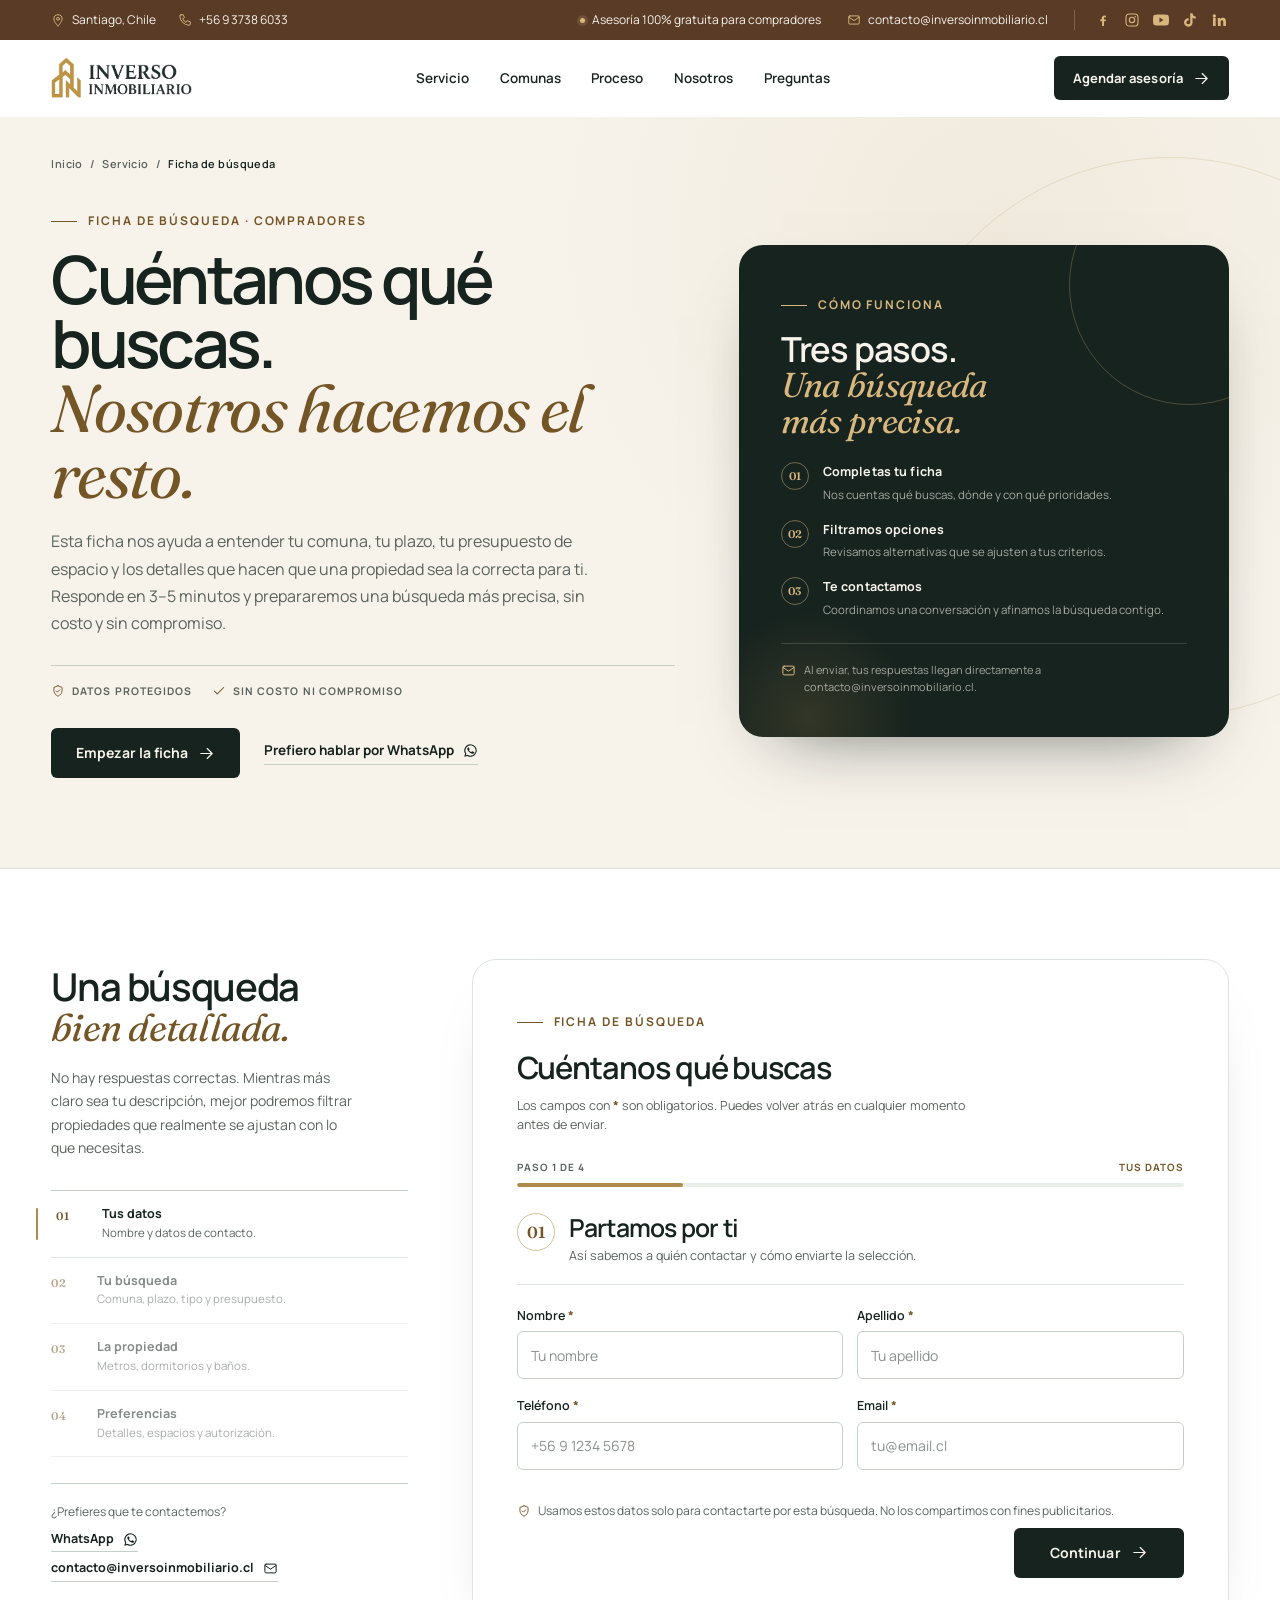
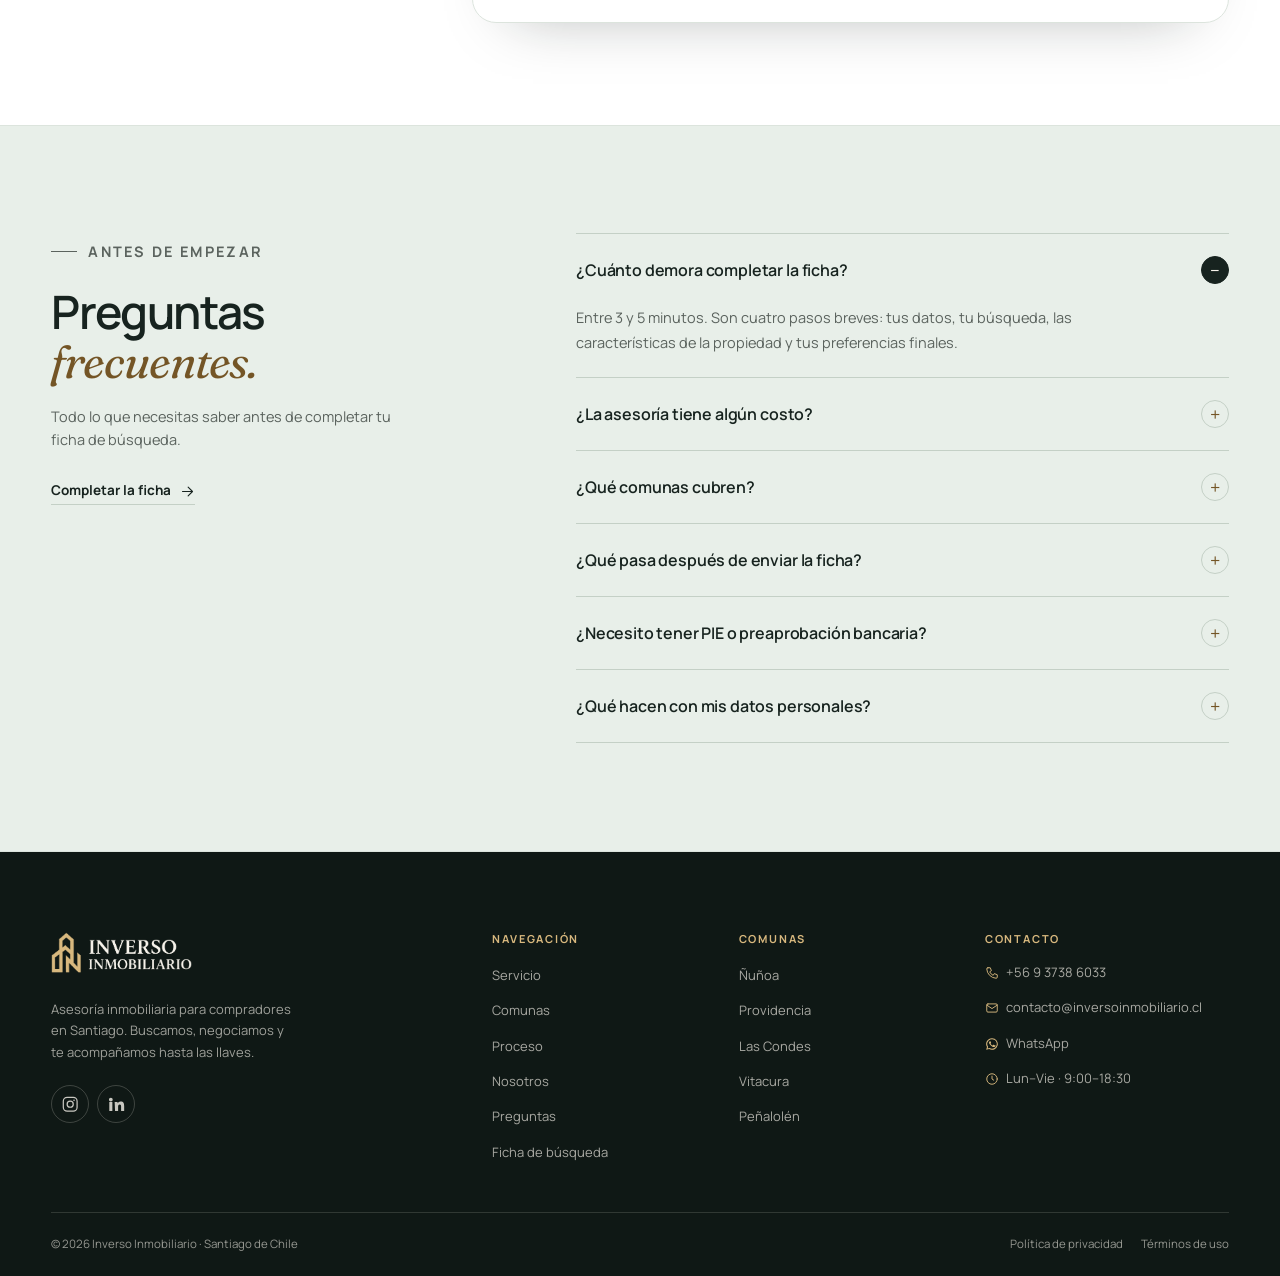
==== encuesta.html @ 3b57535e "Sitio web de Inverso Inmobiliario y ficha de busqueda" ====
<!DOCTYPE html>
<html lang="es-CL">
<head>
<meta charset="UTF-8">
<meta name="viewport" content="width=device-width, initial-scale=1">
<meta name="theme-color" content="#17231F">
<title>Ficha de búsqueda de propiedad en Santiago | Inverso Inmobiliario</title>
<meta name="description" content="Completa la ficha de búsqueda de Inverso Inmobiliario: comuna, presupuesto en UF, plazo y preferencias. Asesoría gratuita y respuesta en 24 horas.">
<meta name="robots" content="index,follow">
<link rel="canonical" href="https://inversoinmobiliario.cl/encuesta.html">
<meta property="og:type" content="website">
<meta property="og:locale" content="es_CL">
<meta property="og:site_name" content="Inverso Inmobiliario">
<meta property="og:title" content="Ficha de búsqueda de propiedad | Inverso Inmobiliario">
<meta property="og:description" content="Cuéntanos qué buscas en 3–5 minutos: comuna, presupuesto en UF, plazo y preferencias para preparar una búsqueda más precisa.">
<meta property="og:image" content="https://inversoinmobiliario.cl/assets/buscamos-tu-propiedad-por-ti.png">
<meta property="og:image:alt" content="Asesoría inmobiliaria para compradores en Santiago">
<meta property="og:url" content="https://inversoinmobiliario.cl/encuesta.html">
<meta name="twitter:card" content="summary_large_image">
<meta name="twitter:title" content="Ficha de búsqueda de propiedad | Inverso Inmobiliario">
<meta name="twitter:description" content="Completa tu ficha de búsqueda y cuéntanos qué propiedad buscas en Santiago.">
<meta name="twitter:image" content="https://inversoinmobiliario.cl/assets/buscamos-tu-propiedad-por-ti.png">
<meta name="twitter:image:alt" content="Asesoría inmobiliaria para compradores en Santiago">
<link rel="icon" href="data:image/svg+xml,%3Csvg xmlns='http://www.w3.org/2000/svg' viewBox='0 0 64 64'%3E%3Crect width='64' height='64' rx='14' fill='%2317231F'/%3E%3Cpath d='M13 50V29l10-12 10 12v21M33 50V35l9-11 9 11v15M10 52h44' fill='none' stroke='%23B08A4C' stroke-width='3'/%3E%3C/svg%3E">
<link rel="preconnect" href="https://fonts.googleapis.com">
<link rel="preconnect" href="https://fonts.gstatic.com" crossorigin>
<link href="https://fonts.googleapis.com/css2?family=Fraunces:ital,opsz,wght@0,9..144,300..600;1,9..144,300..600&family=Manrope:wght@300..800&display=swap" rel="stylesheet">
<link rel="stylesheet" href="styles.css">
<link rel="stylesheet" href="encuesta.css">
<script type="application/ld+json">
{
  "@context": "https://schema.org",
  "@graph": [
    {
      "@type": "WebPage",
      "@id": "https://inversoinmobiliario.cl/encuesta.html#webpage",
      "url": "https://inversoinmobiliario.cl/encuesta.html",
      "name": "Ficha de búsqueda de propiedad en Santiago",
      "description": "Cuestionario para que Inverso Inmobiliario prepare una búsqueda de propiedad personalizada en Santiago.",
      "inLanguage": "es-CL",
      "isPartOf": {
        "@type": "WebSite",
        "name": "Inverso Inmobiliario",
        "url": "https://inversoinmobiliario.cl/"
      },
      "about": {
        "@type": "Service",
        "name": "Búsqueda de propiedades para compradores",
        "serviceType": "Asesoría inmobiliaria para compradores",
        "provider": {
          "@type": "RealEstateAgent",
          "name": "Inverso Inmobiliario",
          "url": "https://inversoinmobiliario.cl/",
          "telephone": "+56937386033",
          "email": "contacto@inversoinmobiliario.cl"
        },
        "areaServed": ["Ñuñoa", "Providencia", "Las Condes", "Vitacura", "Peñalolén", "Macul", "Santiago"]
      }
    },
    {
      "@type": "BreadcrumbList",
      "itemListElement": [
        {
          "@type": "ListItem",
          "position": 1,
          "name": "Inicio",
          "item": "https://inversoinmobiliario.cl/"
        },
        {
          "@type": "ListItem",
          "position": 2,
          "name": "Servicio",
          "item": "https://inversoinmobiliario.cl/#servicio"
        },
        {
          "@type": "ListItem",
          "position": 3,
          "name": "Ficha de búsqueda",
          "item": "https://inversoinmobiliario.cl/encuesta.html"
        }
      ]
    },
    {
      "@type": "FAQPage",
      "mainEntity": [
        {
          "@type": "Question",
          "name": "¿Cuánto demora completar la ficha de búsqueda?",
          "acceptedAnswer": {
            "@type": "Answer",
            "text": "La ficha toma entre 3 y 5 minutos. Son cuatro pasos breves: tus datos, tu búsqueda, las características de la propiedad y tus preferencias finales."
          }
        },
        {
          "@type": "Question",
          "name": "¿La asesoría de Inverso Inmobiliario tiene costo?",
          "acceptedAnswer": {
            "@type": "Answer",
            "text": "La asesoría inicial para compradores es gratuita y sin compromiso. Primero entendemos tu búsqueda y luego coordinamos una conversación para revisar alternativas."
          }
        },
        {
          "@type": "Question",
          "name": "¿Qué comunas cubre la búsqueda?",
          "acceptedAnswer": {
            "@type": "Answer",
            "text": "Trabajamos principalmente en Ñuñoa, Providencia, Las Condes, Vitacura, Peñalolén y Macul. Si buscas en otra comuna de Santiago, indícalo en la ficha y revisaremos tu caso."
          }
        },
        {
          "@type": "Question",
          "name": "¿Qué pasa después de enviar la ficha?",
          "acceptedAnswer": {
            "@type": "Answer",
            "text": "Revisamos tus respuestas, filtramos propiedades que se ajusten a tus criterios y te contactamos en menos de 24 horas hábiles para profundizar en tu búsqueda."
          }
        },
        {
          "@type": "Question",
          "name": "¿Necesito tener PIE o preaprobación bancaria?",
          "acceptedAnswer": {
            "@type": "Answer",
            "text": "No necesitas contar con PIE ni preaprobación para completar la ficha. Si aún no los tienes, responde 'No' y podremos orientarte para revisar alternativas de financiamiento."
          }
        },
        {
          "@type": "Question",
          "name": "¿Qué hacen con mis datos personales?",
          "acceptedAnswer": {
            "@type": "Answer",
            "text": "Usamos tus datos solo para contactarte y preparar tu búsqueda inmobiliaria. No los vendemos ni los compartimos para fines publicitarios. Puedes revisar la política de privacidad del sitio."
          }
        }
      ]
    }
  ]
}
</script>
</head>
<body class="encuesta-page">
<div data-include="partials/header.html"></div>

<main id="contenido">
  <!-- HERO -->
  <section class="encuesta-hero" id="inicio" aria-labelledby="encuesta-title">
    <div class="container">
      <nav class="encuesta-breadcrumb" aria-label="Migas de pan">
        <a href="index.html">Inicio</a>
        <span aria-hidden="true">/</span>
        <a href="index.html#servicio">Servicio</a>
        <span aria-hidden="true">/</span>
        <span aria-current="page">Ficha de búsqueda</span>
      </nav>

      <div class="encuesta-hero__grid">
        <div class="encuesta-hero__copy">
          <p class="eyebrow">Ficha de búsqueda · Compradores</p>
          <h1 id="encuesta-title">Cuéntanos qué buscas.<br><em>Nosotros hacemos el resto.</em></h1>
          <p class="encuesta-hero__lead">Esta ficha nos ayuda a entender tu comuna, tu plazo, tu presupuesto de espacio y los detalles que hacen que una propiedad sea la correcta para ti. Responde en 3–5 minutos y prepararemos una búsqueda más precisa, sin costo y sin compromiso.</p>
          <ul class="encuesta-hero__meta" aria-label="Información de la ficha">
            <li><svg class="icon" aria-hidden="true"><use href="#i-shield"/></svg>Datos protegidos</li>
            <li><svg class="icon" aria-hidden="true"><use href="#i-check"/></svg>Sin costo ni compromiso</li>
          </ul>
          <div class="encuesta-hero__actions">
            <a class="btn btn--primary" href="#ficha">Empezar la ficha <svg class="icon" aria-hidden="true"><use href="#i-arrow"/></svg></a>
            <a class="link-arrow" href="https://wa.me/56937386033" target="_blank" rel="noopener">Prefiero hablar por WhatsApp <svg class="icon" aria-hidden="true"><use href="#i-wa"/></svg></a>
          </div>
        </div>

        <aside class="encuesta-hero__card" aria-labelledby="como-funciona-title">
          <p class="eyebrow eyebrow--light">Cómo funciona</p>
          <h2 id="como-funciona-title">Tres pasos.<br><em>Una búsqueda más precisa.</em></h2>
          <ol class="encuesta-hero__steps">
            <li>
              <span>01</span>
              <div><strong>Completas tu ficha</strong><p>Nos cuentas qué buscas, dónde y con qué prioridades.</p></div>
            </li>
            <li>
              <span>02</span>
              <div><strong>Filtramos opciones</strong><p>Revisamos alternativas que se ajusten a tus criterios.</p></div>
            </li>
            <li>
              <span>03</span>
              <div><strong>Te contactamos</strong><p>Coordinamos una conversación y afinamos la búsqueda contigo.</p></div>
            </li>
          </ol>
          <p class="encuesta-hero__note"><svg class="icon" aria-hidden="true"><use href="#i-mail"/></svg>Al enviar, tus respuestas llegan directamente a contacto@inversoinmobiliario.cl.</p>
        </aside>
      </div>
    </div>
  </section>

  <!-- FORMULARIO -->
  <section class="section encuesta-form-section" id="ficha" aria-labelledby="ficha-title">
    <div class="container encuesta-layout">
      <aside class="encuesta-guide" aria-label="Guía de la ficha">
        <h2>Una búsqueda<br><em>bien detallada.</em></h2>
        <p>No hay respuestas correctas. Mientras más claro sea tu descripción, mejor podremos filtrar propiedades que realmente se ajustan con lo que necesitas.</p>

        <ol class="encuesta-guide__steps">
          <li class="is-active" data-guide-step="1" aria-current="step">
            <span>01</span>
            <div><strong>Tus datos</strong><p>Nombre y datos de contacto.</p></div>
          </li>
          <li data-guide-step="2">
            <span>02</span>
            <div><strong>Tu búsqueda</strong><p>Comuna, plazo, tipo y presupuesto.</p></div>
          </li>
          <li data-guide-step="3">
            <span>03</span>
            <div><strong>La propiedad</strong><p>Metros, dormitorios y baños.</p></div>
          </li>
          <li data-guide-step="4">
            <span>04</span>
            <div><strong>Preferencias</strong><p>Detalles, espacios y autorización.</p></div>
          </li>
        </ol>

        <div class="encuesta-guide__help">
          <p>¿Prefieres que te contactemos?</p>
          <a class="link-arrow" href="https://wa.me/56937386033" target="_blank" rel="noopener">WhatsApp <svg class="icon" aria-hidden="true"><use href="#i-wa"/></svg></a>
          <a class="link-arrow" href="mailto:contacto@inversoinmobiliario.cl">contacto@inversoinmobiliario.cl <svg class="icon" aria-hidden="true"><use href="#i-mail"/></svg></a>
        </div>
      </aside>

      <div class="encuesta-panel" id="fichaPanel">
        <div class="encuesta-panel__head">
          <div>
            <p class="eyebrow">Ficha de búsqueda</p>
            <h2 id="ficha-title">Cuéntanos qué buscas</h2>
          </div>
        </div>
        <p class="encuesta-panel__intro">Los campos con <span class="required-mark">*</span> son obligatorios. Puedes volver atrás en cualquier momento antes de enviar.</p>

        <div class="encuesta-progress" id="surveyProgress">
          <div class="encuesta-progress__top">
            <span id="surveyStepLabel" aria-live="polite">Paso 1 de 4</span>
            <span id="surveyStepName">Tus datos</span>
          </div>
          <div class="encuesta-progress__bar" id="surveyProgressBar" role="progressbar" aria-valuemin="0" aria-valuemax="100" aria-valuenow="25" aria-labelledby="surveyStepLabel">
            <span id="surveyBar" style="width:25%"></span>
          </div>
        </div>

        <noscript>
          <style>
            .encuesta-step[hidden]{display:block!important}
            #surveyProgress,.encuesta-nav{display:none!important}
          </style>
          <p class="encuesta-noscript">JavaScript está desactivado. Puedes completar todos los campos y enviar la ficha; si prefieres, escríbenos a <a href="mailto:contacto@inversoinmobiliario.cl">contacto@inversoinmobiliario.cl</a>.</p>
        </noscript>

        <form id="surveyForm" action="https://formsubmit.co/contacto@inversoinmobiliario.cl" method="POST" accept-charset="UTF-8" novalidate data-endpoint="https://formsubmit.co/ajax/contacto@inversoinmobiliario.cl" data-sheet-endpoint="https://script.google.com/macros/s/AKfycbxBKAC3g5GsxLOa8yGVL76cs-6G1b__Hdbax-JmjIIh7I7fvgDkMTPOjPBpB17NrMxfIw/exec">
          <input type="hidden" name="_subject" value="Nueva ficha de búsqueda">
          <input type="hidden" name="_template" value="table">
          <input type="hidden" name="_captcha" value="false">
          <input type="hidden" name="_replyto" id="surveyReplyTo" value="">
          <input type="hidden" name="_next" id="surveyNext" value="https://inversoinmobiliario.cl/encuesta.html?enviado=1">
          <div class="encuesta-honey" aria-hidden="true">
            <label for="surveyHoney">No completar este campo</label>
            <input type="text" name="_honey" id="surveyHoney" tabindex="-1" autocomplete="off">
          </div>

          <!-- PASO 1 -->
          <div class="encuesta-step is-active" data-step="1" role="group" aria-labelledby="step-1-title">
            <div class="encuesta-step__head">
              <span class="encuesta-step__num">01</span>
              <div>
                <h3 id="step-1-title">Partamos por ti</h3>
                <p>Así sabemos a quién contactar y cómo enviarte la selección.</p>
              </div>
            </div>

            <div class="form-row">
              <div class="field">
                <label for="nombre">Nombre <span class="required-mark">*</span></label>
                <input id="nombre" name="nombre" type="text" placeholder="Tu nombre" autocomplete="given-name" maxlength="80" required aria-describedby="error-nombre" data-error="Escribe tu nombre.">
                <p class="field-error" id="error-nombre" role="alert" hidden>Escribe tu nombre.</p>
              </div>
              <div class="field">
                <label for="apellido">Apellido <span class="required-mark">*</span></label>
                <input id="apellido" name="apellido" type="text" placeholder="Tu apellido" autocomplete="family-name" maxlength="80" required aria-describedby="error-apellido" data-error="Escribe tu apellido.">
                <p class="field-error" id="error-apellido" role="alert" hidden>Escribe tu apellido.</p>
              </div>
            </div>

            <div class="form-row">
              <div class="field">
                <label for="telefono">Teléfono <span class="required-mark">*</span></label>
                <input id="telefono" name="telefono" type="tel" inputmode="tel" placeholder="+56 9 1234 5678" autocomplete="tel" maxlength="30" required aria-describedby="error-telefono" data-error="Escribe un teléfono de contacto.">
                <p class="field-error" id="error-telefono" role="alert" hidden>Escribe un teléfono de contacto.</p>
              </div>
              <div class="field">
                <label for="email">Email <span class="required-mark">*</span></label>
                <input id="email" name="email" type="email" inputmode="email" placeholder="tu@email.cl" autocomplete="email" maxlength="120" required aria-describedby="error-email" data-error="Escribe tu email.">
                <p class="field-error" id="error-email" role="alert" hidden>Escribe un email válido.</p>
              </div>
            </div>

            <p class="form-note"><svg class="icon" aria-hidden="true"><use href="#i-shield"/></svg>Usamos estos datos solo para contactarte por esta búsqueda. No los compartimos con fines publicitarios.</p>

            <div class="encuesta-nav">
              <button class="btn btn--primary" type="button" data-next>Continuar <svg class="icon" aria-hidden="true"><use href="#i-arrow"/></svg></button>
            </div>
          </div>

          <!-- PASO 2 -->
          <div class="encuesta-step" data-step="2" role="group" aria-labelledby="step-2-title" hidden>
            <div class="encuesta-step__head">
              <span class="encuesta-step__num">02</span>
              <div>
                <h3 id="step-2-title">Tu búsqueda</h3>
                <p>Cuéntanos dónde, cuándo y con qué presupuesto quieres vivir.</p>
              </div>
            </div>

            <fieldset class="field field--group" data-error-id="error-cuando" aria-describedby="error-cuando">
              <legend>¿Para cuándo estás buscando? <span class="required-mark">*</span></legend>
              <div class="chips">
                <label class="chip"><input type="radio" name="cuando" value="Lo antes posible" required data-error="Elige un plazo."><span>Lo antes posible</span></label>
                <label class="chip"><input type="radio" name="cuando" value="Dentro de 1 a 3 meses" required data-error="Elige un plazo."><span>Dentro de 1 a 3 meses</span></label>
                <label class="chip"><input type="radio" name="cuando" value="Dentro de 3 a 6 meses" required data-error="Elige un plazo."><span>Dentro de 3 a 6 meses</span></label>
                <label class="chip"><input type="radio" name="cuando" value="Sin fecha definida" required data-error="Elige un plazo."><span>Sin fecha definida</span></label>
              </div>
              <p class="field-error" id="error-cuando" role="alert" hidden>Elige un plazo.</p>
            </fieldset>

            <div class="field">
              <label for="comuna_sector">¿En qué comuna y sector estás buscando? <span class="required-mark">*</span></label>
              <input id="comuna_sector" name="comuna_sector" type="text" placeholder="Ej: Ñuñoa, cerca de Plaza Ñuñoa" autocomplete="address-level2" maxlength="120" required aria-describedby="error-comuna_sector" data-error="Indica la comuna o sector.">
              <p class="field-error" id="error-comuna_sector" role="alert" hidden>Indica la comuna o sector.</p>
            </div>

            <fieldset class="field field--group" data-error-id="error-tipo_propiedad" aria-describedby="error-tipo_propiedad">
              <legend>¿Qué tipo de propiedad buscas? <span class="required-mark">*</span></legend>
              <div class="chips">
                <label class="chip"><input type="radio" name="tipo_propiedad" value="Departamento" required data-error="Elige un tipo de propiedad."><span>Departamento</span></label>
                <label class="chip"><input type="radio" name="tipo_propiedad" value="Casa" required data-error="Elige un tipo de propiedad."><span>Casa</span></label>
                <label class="chip"><input type="radio" name="tipo_propiedad" value="Indiferente" required data-error="Elige un tipo de propiedad."><span>Indiferente</span></label>
             </div>
              <p class="field-error" id="error-tipo_propiedad" role="alert" hidden>Elige un tipo de propiedad.</p>
            </fieldset>

            <div class="field" id="tipoOtroField" hidden>
              <label for="tipo_propiedad_otro">¿Cuál? <span class="required-mark">*</span></label>
              <input id="tipo_propiedad_otro" name="tipo_propiedad_otro" type="text" placeholder="Ej: oficina, local, terreno" maxlength="80" aria-describedby="error-tipo_propiedad_otro" data-error="Especifica el tipo de propiedad.">
              <p class="field-error" id="error-tipo_propiedad_otro" role="alert" hidden>Especifica el tipo de propiedad.</p>
            </div>

            <div class="form-row">
              <fieldset class="field field--group" data-error-id="error-cocina" aria-describedby="error-cocina">
                <legend>¿Qué tipo de cocina prefieres? <span class="required-mark">*</span></legend>
                <div class="chips">
                  <label class="chip"><input type="radio" name="cocina" value="Tradicional cerrada" required data-error="Elige un tipo de cocina."><span>Tradicional cerrada</span></label>
                  <label class="chip"><input type="radio" name="cocina" value="Abierta / Integrada" required data-error="Elige un tipo de cocina."><span>Abierta / Integrada</span></label>
                  <label class="chip"><input type="radio" name="cocina" value="Pueden ser ambas" required data-error="Elige un tipo de cocina."><span>Pueden ser ambas</span></label>
                </div>
                <p class="field-error" id="error-cocina" role="alert" hidden>Elige un tipo de cocina.</p>
              </fieldset>

              <fieldset class="field field--group" data-error-id="error-orientacion" aria-describedby="error-orientacion">
                <legend>¿Qué orientación(es) prefieres? <span class="required-mark">*</span></legend>
                <p class="field-hint">Puedes elegir más de una. Si eliges “Indiferente”, se desmarcan las demás.</p>
                <div class="chips">
                  <label class="chip"><input type="checkbox" name="orientacion" value="Norte" required data-error="Elige al menos una orientación."><span>Norte</span></label>
                  <label class="chip"><input type="checkbox" name="orientacion" value="Sur" required data-error="Elige al menos una orientación."><span>Sur</span></label>
                  <label class="chip"><input type="checkbox" name="orientacion" value="Oriente" required data-error="Elige al menos una orientación."><span>Oriente</span></label>
                  <label class="chip"><input type="checkbox" name="orientacion" value="Poniente" required data-error="Elige al menos una orientación."><span>Poniente</span></label>
                  <label class="chip"><input type="checkbox" name="orientacion" value="Indiferente" required data-error="Elige al menos una orientación."><span>Indiferente</span></label>
                </div>
                <p class="field-error" id="error-orientacion" role="alert" hidden>Elige al menos una orientación.</p>
              </fieldset>
            </div>

            <div class="form-divider"><span>Presupuesto</span></div>

            <fieldset class="field field--group precio-rango" data-error-id="error-presupuesto" aria-describedby="error-presupuesto">
              <legend>¿Cuál es tu rango de precio en UF? <span class="required-mark">*</span></legend>
              <p class="precio-rango__summary"><output id="precioRangoTexto" for="precio_min_uf precio_max_uf">2.000 – 15.000 UF</output></p>
              <div class="precio-rango__row">
                <label for="precio_min_uf">Desde</label>
                <input id="precio_min_uf" name="precio_min_uf" type="range" min="2000" max="15000" step="100" value="2000" required aria-describedby="error-presupuesto" data-error="Define el precio mínimo.">
                <output id="precioMinValor" for="precio_min_uf">2.000 UF</output>
              </div>
              <div class="precio-rango__row">
                <label for="precio_max_uf">Hasta</label>
                <input id="precio_max_uf" name="precio_max_uf" type="range" min="2000" max="15000" step="100" value="15000" required aria-describedby="error-presupuesto" data-error="Define el precio máximo.">
                <output id="precioMaxValor" for="precio_max_uf">15.000 UF</output>
              </div>
              <p class="precio-rango__hint">Desliza para ajustar el mínimo y el máximo. Si aún no tienes un límite claro, deja el rango completo.</p>
              <p class="field-error" id="error-presupuesto" role="alert" hidden>Define un rango de precio válido.</p>
            </fieldset>

            <div class="form-row">
              <fieldset class="field field--group" data-error-id="error-pie" aria-describedby="error-pie">
                <legend>¿Cuentas con PIE? <span class="required-mark">*</span></legend>
                <p class="field-hint">PIE: pago inicial o ahorro destinado a la compra.</p>
                <div class="chips">
                  <label class="chip"><input type="radio" name="pie" value="Sí" required data-error="Indica si cuentas con PIE."><span>Sí</span></label>
                  <label class="chip"><input type="radio" name="pie" value="No" required data-error="Indica si cuentas con PIE."><span>No</span></label>
                </div>
                <p class="field-error" id="error-pie" role="alert" hidden>Indica si cuentas con PIE.</p>
              </fieldset>

              <fieldset class="field field--group" data-error-id="error-preaprobacion" aria-describedby="error-preaprobacion">
                <legend>¿Posees una preaprobación bancaria? <span class="required-mark">*</span></legend>
                <p class="field-hint">Evaluación favorable del banco para financiar la compra.</p>
                <div class="chips">
                  <label class="chip"><input type="radio" name="preaprobacion" value="Sí" required data-error="Indica si tienes preaprobación bancaria."><span>Sí</span></label>
                  <label class="chip"><input type="radio" name="preaprobacion" value="No" required data-error="Indica si tienes preaprobación bancaria."><span>No</span></label>
                </div>
                <p class="field-error" id="error-preaprobacion" role="alert" hidden>Indica si tienes preaprobación bancaria.</p>
              </fieldset>
            </div>

            <p class="form-note"><svg class="icon" aria-hidden="true"><use href="#i-check"/></svg>Si aún no cuentas con PIE o preaprobación bancaria, no te preocupes: podemos orientarte.</p>

            <div class="encuesta-nav">
              <button class="back-link" type="button" data-back>Volver</button>
              <button class="btn btn--primary" type="button" data-next>Continuar <svg class="icon" aria-hidden="true"><use href="#i-arrow"/></svg></button>
            </div>
          </div>

          <!-- PASO 3 -->
          <div class="encuesta-step" data-step="3" role="group" aria-labelledby="step-3-title" hidden>
            <div class="encuesta-step__head">
              <span class="encuesta-step__num">03</span>
              <div>
                <h3 id="step-3-title">La propiedad</h3>
                <p>Ahora pongámosle medidas y forma a lo que imaginas.</p>
              </div>
            </div>

            <div class="form-row">
              <div class="field">
                <label for="metros">¿Cuántos m² buscas aproximadamente? <span class="required-mark">*</span></label>
                <input id="metros" name="metros" type="number" inputmode="numeric" min="15" max="1000" step="1" placeholder="Ej: 80" required aria-describedby="error-metros" data-error="Indica los metros cuadrados.">
                <p class="field-error" id="error-metros" role="alert" hidden>Indica los metros cuadrados.</p>
              </div>
              <div class="field">
                <label for="dormitorios">¿Cuántos dormitorios? <span class="required-mark">*</span></label>
                <div class="select">
                  <select id="dormitorios" name="dormitorios" required aria-describedby="error-dormitorios" data-error="Selecciona los dormitorios.">
                    <option value="" selected disabled>Selecciona</option>
                    <option value="1">1 dormitorio</option>
                    <option value="2">2 dormitorios</option>
                    <option value="3">3 dormitorios</option>
                    <option value="4">4 dormitorios</option>
                    <option value="5 o más">5 o más</option>
                  </select>
                  <svg class="icon" aria-hidden="true"><use href="#i-chevron"/></svg>
                </div>
                <p class="field-error" id="error-dormitorios" role="alert" hidden>Selecciona los dormitorios.</p>
              </div>
            </div>

            <div class="form-row" id="pisoRow">
              <div class="field">
                <label for="banos">¿Cuántos baños? <span class="required-mark">*</span></label>
                <div class="select">
                  <select id="banos" name="banos" required aria-describedby="error-banos" data-error="Selecciona los baños.">
                    <option value="" selected disabled>Selecciona</option>
                    <option value="1">1 baño</option>
                    <option value="2">2 baños</option>
                    <option value="3">3 baños</option>
                    <option value="4 o más">4 o más</option>
                  </select>
                  <svg class="icon" aria-hidden="true"><use href="#i-chevron"/></svg>
                </div>
                <p class="field-error" id="error-banos" role="alert" hidden>Selecciona los baños.</p>
              </div>
              <div class="field" id="pisoField" hidden>
                <label for="piso">Si es departamento, ¿hasta qué piso buscas? <span class="required-mark">*</span></label>
                <div class="select">
                  <select id="piso" name="piso" aria-describedby="error-piso" data-error="Selecciona hasta qué piso buscas.">
                    <option value="" selected disabled>Selecciona</option>
                    <option value="Piso 1">Piso 1</option>
                    <option value="Piso 2">Piso 2</option>
                    <option value="Piso 3">Piso 3</option>
                    <option value="Piso 4">Piso 4</option>
                    <option value="Piso 5">Piso 5</option>
                    <option value="Piso 6">Piso 6</option>
                    <option value="Piso 7">Piso 7</option>
                    <option value="Piso 8">Piso 8</option>
                    <option value="Piso 9">Piso 9</option>
                    <option value="Piso 10 o más">Piso 10 o más</option>
                    <option value="Sin límite">Sin límite</option>
                  </select>
                  <svg class="icon" aria-hidden="true"><use href="#i-chevron"/></svg>
                </div>
                <p class="field-error" id="error-piso" role="alert" hidden>Selecciona hasta qué piso buscas.</p>
              </div>
            </div>

            <fieldset class="field field--group" data-error-id="error-estado" aria-describedby="error-estado">
              <legend>¿Prefieres una propiedad nueva o usada? <span class="required-mark">*</span></legend>
              <div class="chips">
                <label class="chip"><input type="radio" name="estado" value="Nueva" required data-error="Elige una opción."><span>Nueva</span></label>
                <label class="chip"><input type="radio" name="estado" value="Usada" required data-error="Elige una opción."><span>Usada</span></label>
                <label class="chip"><input type="radio" name="estado" value="Nueva o Usada" required data-error="Elige una opción."><span>Nueva o Usada</span></label>
              </div>
              <p class="field-error" id="error-estado" role="alert" hidden>Elige una opción.</p>
            </fieldset>

            <div class="encuesta-nav">
              <button class="back-link" type="button" data-back>Volver</button>
              <button class="btn btn--primary" type="button" data-next>Continuar <svg class="icon" aria-hidden="true"><use href="#i-arrow"/></svg></button>
            </div>
          </div>

          <!-- PASO 4 -->
          <div class="encuesta-step" data-step="4" role="group" aria-labelledby="step-4-title" hidden>
            <div class="encuesta-step__head">
              <span class="encuesta-step__num">04</span>
              <div>
                <h3 id="step-4-title">Preferencias y detalles</h3>
                <p>Los pequeños detalles que hacen la diferencia.</p>
              </div>
            </div>

            <fieldset class="field field--group" data-error-id="error-espacios_comunes" aria-describedby="error-espacios_comunes">
              <legend>¿Te interesa que el edificio o condominio tenga espacios comunes? <span class="required-mark">*</span></legend>
              <div class="chips">
                <label class="chip"><input type="radio" name="espacios_comunes" value="Sí" required data-error="Indica si te interesan los espacios comunes."><span>Sí</span></label>
                <label class="chip"><input type="radio" name="espacios_comunes" value="No" required data-error="Indica si te interesan los espacios comunes."><span>No</span></label>
              </div>
              <p class="field-error" id="error-espacios_comunes" role="alert" hidden>Indica si te interesan los espacios comunes.</p>
            </fieldset>

            <div class="field" id="espaciosCualesField" hidden>
              <label for="espacios_cuales">¿Cuáles? <span class="required-mark">*</span></label>
              <input id="espacios_cuales" name="espacios_cuales" type="text" placeholder="Ej: piscina, gimnasio, quincho, sala multiuso" maxlength="160" aria-describedby="error-espacios_cuales" data-error="Menciona los espacios comunes que te interesan.">
              <p class="field-error" id="error-espacios_cuales" role="alert" hidden>Menciona los espacios comunes que te interesan.</p>
            </div>

            <div class="form-row">
              <fieldset class="field field--group" data-error-id="error-estacionamiento" aria-describedby="error-estacionamiento">
                <legend>¿Necesitas estacionamiento? <span class="required-mark">*</span></legend>
                <div class="chips">
                  <label class="chip"><input type="radio" name="estacionamiento" value="Sí" required data-error="Indica si necesitas estacionamiento."><span>Sí</span></label>
                  <label class="chip"><input type="radio" name="estacionamiento" value="No" required data-error="Indica si necesitas estacionamiento."><span>No</span></label>
                </div>
                <p class="field-error" id="error-estacionamiento" role="alert" hidden>Indica si necesitas estacionamiento.</p>
              </fieldset>

              <fieldset class="field field--group" data-error-id="error-bodega" aria-describedby="error-bodega">
                <legend>¿Necesitas bodega? <span class="required-mark">*</span></legend>
                <div class="chips">
                  <label class="chip"><input type="radio" name="bodega" value="Sí" required data-error="Indica si necesitas bodega."><span>Sí</span></label>
                  <label class="chip"><input type="radio" name="bodega" value="No" required data-error="Indica si necesitas bodega."><span>No</span></label>
                </div>
                <p class="field-error" id="error-bodega" role="alert" hidden>Indica si necesitas bodega.</p>
              </fieldset>
            </div>

            <div class="field">
              <label for="caracteristicas">¿Qué características adicionales son importantes para ti? <span class="required-mark">*</span></label>
              <textarea id="caracteristicas" name="caracteristicas" rows="4" maxlength="700" placeholder="Ej: cercanía al metro, colegios, supermercados, áreas verdes, buena conectividad, luminosidad, terraza... Si no tienes, escribe 'Ninguna'." required aria-describedby="error-caracteristicas" data-error="Cuéntanos qué características buscas o escribe 'Ninguna'."></textarea>
              <p class="field-error" id="error-caracteristicas" role="alert" hidden>Cuéntanos qué características buscas o escribe 'Ninguna'.</p>
            </div>

            <div class="field">
              <label for="no_aceptaria">¿Hay alguna característica indispensable o que definitivamente NO aceptarías? <span class="required-mark">*</span></label>
              <textarea id="no_aceptaria" name="no_aceptaria" rows="3" maxlength="500" placeholder="Ej: no aceptaría primer piso, ni interior sin luz natural. Si no tienes, escribe 'Ninguna'." required aria-describedby="error-no_aceptaria" data-error="Indica qué no aceptarías o escribe 'Ninguna'."></textarea>
              <p class="field-error" id="error-no_aceptaria" role="alert" hidden>Indica qué no aceptarías o escribe 'Ninguna'.</p>
            </div>

            <div class="field field--consent">
              <input type="checkbox" id="consent" name="consent" value="Sí" required aria-describedby="error-consent" data-error="Necesitamos tu autorización para contactarte.">
              <div>
                <label for="consent">Autorizo a Inverso Inmobiliario a contactarme por esta búsqueda. <span class="required-mark">*</span></label>
                <p class="consent-note">He leído la <a href="legal.html#privacidad" target="_blank" rel="noopener">política de privacidad</a> y acepto el tratamiento de mis datos para esta asesoría.</p>
                <p class="field-error" id="error-consent" role="alert" hidden>Necesitamos tu autorización para contactarte.</p>
              </div>
            </div>

            <div class="encuesta-nav">
              <button class="back-link" type="button" data-back>Volver</button>
              <button class="btn btn--gold" type="submit" id="surveySubmit"><span id="surveySubmitLabel">Enviar mi ficha</span> <svg class="icon" aria-hidden="true"><use href="#i-arrow"/></svg></button>
            </div>
            <p class="form-note"><svg class="icon" aria-hidden="true"><use href="#i-shield"/></svg>Tus respuestas se envían a contacto@inversoinmobiliario.cl. Respuesta en menos de 24 horas hábiles.</p>
          </div>
        </form>

        <div class="encuesta-alert" id="surveyError" role="alert" hidden>
          <strong>No pudimos enviar la ficha automáticamente.</strong>
          <p>Puedes reintentar o enviarnos tus respuestas por correo. No cierres esta página: tus datos siguen aquí.</p>
          <div class="encuesta-alert__actions">
            <button class="btn btn--primary btn--sm" type="button" id="surveyRetry">Reintentar envío</button>
            <a class="btn btn--ghost btn--sm" id="surveyMailto" href="mailto:contacto@inversoinmobiliario.cl">Enviar por correo <svg class="icon" aria-hidden="true"><use href="#i-mail"/></svg></a>
            <a class="link-arrow" href="https://wa.me/56937386033" target="_blank" rel="noopener">Continuar por WhatsApp <svg class="icon" aria-hidden="true"><use href="#i-wa"/></svg></a>
          </div>
        </div>

        <div class="encuesta-success" id="surveySuccess" role="status" aria-live="polite" tabindex="-1" hidden>
          <span class="encuesta-success__icon"><svg class="icon" aria-hidden="true"><use href="#i-check"/></svg></span>
          <p class="eyebrow">Ficha enviada</p>
          <h2>Gracias<span id="surveySuccessName"></span>.</h2>
          <p>Recibimos tus respuestas. Revisaremos tus preferencias y te contactaremos en menos de 24 horas hábiles para afinar la búsqueda y coordinar los siguientes pasos.</p>
          <div class="encuesta-success__actions">
            <a class="btn btn--primary" id="surveySuccessWa" href="https://wa.me/56937386033" target="_blank" rel="noopener">Continuar por WhatsApp <svg class="icon" aria-hidden="true"><use href="#i-wa"/></svg></a>
            <button class="back-link" type="button" id="surveyReset">Completar otra ficha</button>
          </div>
          <p class="encuesta-success__note">También puedes escribirnos a <a href="mailto:contacto@inversoinmobiliario.cl">contacto@inversoinmobiliario.cl</a>.</p>
        </div>

        <div class="encuesta-sending" id="surveySending" role="status" aria-live="polite" hidden>
          <div class="encuesta-sending__box">
            <span class="encuesta-sending__spinner" aria-hidden="true"></span>
            <strong>Enviando tu ficha…</strong>
            <p>Estamos guardando tus respuestas. Puede tardar unos segundos; no cierres esta página.</p>
          </div>
        </div>
      </div>
    </div>
  </section>

  <!-- FAQ -->
  <section class="section encuesta-faq" id="preguntas" aria-labelledby="encuesta-faq-title">
    <div class="container faq__grid">
      <div class="faq__intro">
        <p class="eyebrow">Antes de empezar</p>
        <h2 id="encuesta-faq-title">Preguntas<br><em>frecuentes.</em></h2>
        <p>Todo lo que necesitas saber antes de completar tu ficha de búsqueda.</p>
        <a class="link-arrow" href="#ficha">Completar la ficha <svg class="icon" aria-hidden="true"><use href="#i-arrow"/></svg></a>
      </div>
      <div class="faq__list">
        <details class="faq__item" open>
          <summary>¿Cuánto demora completar la ficha?</summary>
          <p>Entre 3 y 5 minutos. Son cuatro pasos breves: tus datos, tu búsqueda, las características de la propiedad y tus preferencias finales.</p>
        </details>
        <details class="faq__item">
          <summary>¿La asesoría tiene algún costo?</summary>
          <p>La asesoría inicial para compradores es gratuita y sin compromiso. Primero entendemos tu búsqueda y luego coordinamos una conversación para revisar alternativas.</p>
        </details>
        <details class="faq__item">
          <summary>¿Qué comunas cubren?</summary>
          <p>Trabajamos principalmente en Ñuñoa, Providencia, Las Condes, Vitacura, Peñalolén y Macul. Si buscas en otra comuna de Santiago, indícalo en la ficha y revisaremos tu caso.</p>
        </details>
        <details class="faq__item">
          <summary>¿Qué pasa después de enviar la ficha?</summary>
          <p>Revisamos tus respuestas, filtramos propiedades que se ajusten a tus criterios y te contactamos en menos de 24 horas hábiles para profundizar en tu búsqueda.</p>
        </details>
        <details class="faq__item">
          <summary>¿Necesito tener PIE o preaprobación bancaria?</summary>
          <p>No necesitas contar con PIE ni preaprobación para completar la ficha. Si aún no los tienes, responde 'No' y podremos orientarte para revisar alternativas de financiamiento.</p>
        </details>
        <details class="faq__item">
          <summary>¿Qué hacen con mis datos personales?</summary>
          <p>Usamos tus datos solo para contactarte y preparar tu búsqueda inmobiliaria. No los vendemos ni los compartimos para fines publicitarios. Puedes revisar nuestra <a href="legal.html#privacidad">política de privacidad</a>.</p>
        </details>
      </div>
    </div>
  </section>
</main>

<div data-include="partials/footer.html"></div>

<script src="partials.js"></script>
<script src="script.js"></script>
<script src="encuesta.js"></script>
</body>
</html>
---- styles.css ----
/* ==========================================================================
   INVERSO INMOBILIARIO — Rediseño 2026
   Sistema: verde profundo + blanco + salvia + latón · Fraunces + Manrope
   ========================================================================== */

:root{
  --green:#17231F;
  --green-2:#0F1815;
  --green-3:#26342F;
  --cream:#F7F3EB;
  --page:#FFFFFF;
  --sage:#E8EFE9;
  --white:#FFFFFF;
  --line:#DCE4DD;
  --line-strong:#C4D0C6;
  --gold:#B08A4C;
  --gold-light:#D8B87E;
  --gold-text:#745526;
  --logo-gold:#BF9543;
  --coffee:#5A3B26;
  --muted:#5B635E;
  --muted-light:#B9C0BA;
  --error:#A33A2B;
  --serif:"Fraunces",Georgia,"Times New Roman",serif;
  --sans:"Manrope",system-ui,-apple-system,"Segoe UI",sans-serif;
  --container:1200px;
  --radius:16px;
  --radius-sm:6px;
  --shadow-card:0 28px 60px -40px rgba(15,24,21,.35);
  --shadow-btn:0 14px 30px -18px rgba(15,24,21,.55);
  --ease:cubic-bezier(.22,.61,.36,1);
}

*,*::before,*::after{box-sizing:border-box}
html{scroll-behavior:smooth;scroll-padding-top:104px;-webkit-text-size-adjust:100%}
body{
  margin:0;background:var(--page);color:var(--green);
  font-family:var(--sans);font-size:16px;line-height:1.65;font-weight:400;
  -webkit-font-smoothing:antialiased;text-rendering:optimizeLegibility;
  overflow-x:hidden;
}
img,svg,video{display:block;max-width:100%}
img{height:auto}
a{color:inherit;text-decoration:none}
button{font:inherit;color:inherit;background:none;border:0;padding:0;cursor:pointer}
input,select,textarea{font:inherit;color:inherit}
h1,h2,h3,h4,p,figure,blockquote,dl,dd{margin:0}
ul,ol{list-style:none;margin:0;padding:0}
fieldset{margin:0;padding:0;border:0;min-width:0}
legend{padding:0}
[hidden]{display:none!important}
body.no-scroll{overflow:hidden}
::selection{background:var(--gold);color:var(--green-2)}
:focus-visible{outline:2px solid var(--gold-text);outline-offset:3px;border-radius:4px}

/* ===== TIPOGRAFÍA ===== */
h1,h2,h3,h4{font-weight:600;line-height:1.1;letter-spacing:-.03em;text-wrap:balance}
h1{font-size:clamp(2.6rem,4.4vw,3.7rem);line-height:1.01;letter-spacing:-.045em}
h2{font-size:clamp(2rem,3.6vw,3.25rem);line-height:1.06;letter-spacing:-.035em}
h3{font-size:clamp(1.3rem,1.8vw,1.55rem);line-height:1.2}
h1 em,h2 em,h3 em{font-family:var(--serif);font-style:italic;font-weight:400;letter-spacing:-.02em;color:var(--gold-text)}
strong{font-weight:700}

/* ===== LAYOUT ===== */
.container{width:min(var(--container),92%);margin-inline:auto}
.section{padding-block:clamp(72px,8.4vw,128px);position:relative}
.sr-only{position:absolute!important;width:1px;height:1px;padding:0;margin:-1px;overflow:hidden;clip:rect(0 0 0 0);white-space:nowrap;border:0}
.skip-link{position:fixed;top:-120px;left:20px;z-index:500;background:var(--green);color:var(--cream);padding:12px 18px;border-radius:0 0 8px 8px;font-size:14px;transition:top .2s var(--ease)}
.skip-link:focus{top:0}

/* ===== ETIQUETAS Y TEXTOS ===== */
.eyebrow{
  display:inline-flex;align-items:center;gap:11px;margin-bottom:18px;
  font-size:12px;font-weight:700;letter-spacing:.16em;text-transform:uppercase;
  line-height:1.2;color:var(--gold-text);
}
.eyebrow::before{content:"";width:26px;height:1px;background:currentColor;flex:none}
.eyebrow--center{justify-content:center}
.eyebrow--center::after{content:"";width:26px;height:1px;background:currentColor;flex:none}
.eyebrow--light{color:var(--gold-light)}
.lead{font-size:clamp(1.02rem,1.3vw,1.15rem);line-height:1.65;color:var(--muted);max-width:56ch}
.section-head{
  display:grid;grid-template-columns:minmax(0,1fr) minmax(0,.72fr);
  gap:clamp(24px,5vw,72px);align-items:end;margin-bottom:clamp(36px,5vw,56px);
}
.section-head h2{max-width:15ch}
.section-head .lead{max-width:44ch;justify-self:end}

/* ===== ICONOS ===== */
.sprite{position:absolute;width:0;height:0;overflow:hidden}
.icon{width:1.15em;height:1.15em;display:block;flex:none}
.stars{display:inline-flex;gap:2px;color:var(--gold)}
.stars .icon{width:13px;height:13px}

/* ===== BOTONES Y ENLACES ===== */
.btn{
  display:inline-flex;align-items:center;justify-content:center;gap:10px;
  min-height:50px;padding:0 24px;border:1px solid transparent;border-radius:var(--radius-sm);
  font-family:var(--sans);font-size:14px;font-weight:700;letter-spacing:.005em;line-height:1;
  text-align:center;cursor:pointer;
  transition:background .25s var(--ease),color .25s var(--ease),border-color .25s var(--ease),transform .25s var(--ease),box-shadow .25s var(--ease);
}
.btn .icon{width:17px;height:17px;transition:transform .25s var(--ease)}
.btn:hover .icon{transform:translateX(3px)}
.btn--primary{background:var(--green);color:var(--cream)}
.btn--primary:hover{background:var(--green-3);transform:translateY(-1px);box-shadow:var(--shadow-btn)}
.btn--gold{background:var(--gold);color:var(--green-2)}
.btn--gold:hover{background:var(--gold-light);transform:translateY(-1px);box-shadow:0 14px 30px -18px rgba(176,138,76,.7)}
.btn--light{background:var(--cream);color:var(--green)}
.btn--light:hover{background:var(--white);transform:translateY(-1px)}
.btn--ghost{background:transparent;border-color:var(--line-strong);color:var(--green)}
.btn--ghost:hover{border-color:var(--green);background:rgba(23,35,31,.04)}
.btn--sm{min-height:44px;padding:0 18px;font-size:13px}
.btn--block{width:100%}
.link-arrow{
  display:inline-flex;align-items:center;gap:9px;width:max-content;max-width:100%;
  padding-bottom:4px;border-bottom:1px solid var(--line-strong);
  font-size:13.5px;font-weight:700;line-height:1.3;color:var(--green);
  transition:color .25s var(--ease),border-color .25s var(--ease);
}
.link-arrow .icon{width:15px;height:15px;transition:transform .25s var(--ease)}
.link-arrow:hover{color:var(--gold-text);border-color:var(--gold)}
.link-arrow:hover .icon{transform:translateX(3px)}
.link-arrow--light{color:var(--cream);border-color:rgba(247,243,235,.35)}
.link-arrow--light:hover{color:var(--gold-light);border-color:var(--gold-light)}

/* ===== BARRA SUPERIOR ===== */
.topbar{background:var(--coffee);color:var(--cream);font-size:12px;line-height:1.3}
.topbar__inner{display:flex;align-items:center;justify-content:space-between;gap:24px;min-height:40px}
.topbar__side{display:flex;align-items:center;gap:22px;min-width:0}
.topbar__side--right{gap:26px}
.topbar a,.topbar span{display:inline-flex;align-items:center;gap:7px;white-space:nowrap}
.topbar a{transition:color .2s}
.topbar a:hover{color:var(--white)}
.topbar .icon{width:14px;height:14px;color:var(--gold-light)}
.topbar__badge{color:var(--cream)}
.topbar__badge i{width:5px;height:5px;border-radius:50%;background:var(--gold-light);box-shadow:0 0 0 3px rgba(216,184,126,.16);flex:none}
.topbar__badge-short{display:none!important}
.topbar__social{display:flex;align-items:center;gap:9px;padding-left:18px;border-left:1px solid rgba(247,243,235,.22)}
.topbar__social a{display:grid;place-items:center;width:20px;height:20px;color:var(--gold-light);opacity:1;transition:opacity .2s,transform .2s,color .2s}
.topbar__social a:hover{color:var(--white);opacity:1;transform:translateY(-1px)}
.topbar__social .icon{width:16px;height:16px;color:currentColor}

/* ===== HEADER ===== */
.site-header{
  position:sticky;top:0;z-index:100;
  background:rgba(255,255,255,.92);
  -webkit-backdrop-filter:blur(14px);backdrop-filter:blur(14px);
  border-bottom:1px solid transparent;
  transition:border-color .25s,box-shadow .25s,background .25s;
}
.site-header.is-scrolled{border-color:var(--line);box-shadow:0 12px 32px -26px rgba(15,24,21,.5);background:rgba(255,255,255,.96)}
.header__inner{display:flex;align-items:center;justify-content:space-between;gap:28px;min-height:76px}
.logo{display:inline-flex;align-items:center;flex:none;color:var(--green)}
.logo__img{display:block;width:auto;height:42px;object-fit:contain}
.logo--light{color:var(--cream)}
.mobile-menu .logo__img{height:38px}
.nav{display:flex;align-items:center;gap:clamp(18px,2.4vw,32px)}
.nav a{position:relative;padding:8px 0;font-size:13.5px;font-weight:600;color:var(--green);white-space:nowrap}
.nav a::after{
  content:"";position:absolute;left:0;right:0;bottom:0;height:1px;
  background:var(--gold-text);transform:scaleX(0);transform-origin:left;
  transition:transform .25s var(--ease);
}
.nav a:hover::after{transform:scaleX(1)}
.header__actions{display:flex;align-items:center;gap:10px;flex:none}
.header__cta-short{display:none}
.burger{display:none;width:44px;height:44px;position:relative;border:1px solid var(--line-strong);border-radius:var(--radius-sm);background:transparent;flex:none}
.burger span{position:absolute;left:13px;width:18px;height:1.5px;background:var(--green);transition:transform .2s}
.burger span:first-child{top:18px}
.burger span:last-child{top:25px}
.burger:hover{border-color:var(--green)}

/* ===== MENÚ MÓVIL ===== */
.mobile-menu{
  position:fixed;inset:0;z-index:200;display:flex;flex-direction:column;
  padding:20px clamp(20px,6vw,40px) 32px;
  background:var(--green);color:var(--cream);overflow-y:auto;
  opacity:0;visibility:hidden;transform:translateY(-10px);
  transition:opacity .3s var(--ease),transform .3s var(--ease),visibility .3s;
}
.mobile-menu.is-open{opacity:1;visibility:visible;transform:none}
.mobile-menu__top{display:flex;align-items:center;justify-content:space-between;gap:20px;padding-bottom:22px;border-bottom:1px solid rgba(247,243,235,.15)}
.mobile-menu__close{width:44px;height:44px;display:grid;place-items:center;border:1px solid rgba(247,243,235,.25);border-radius:var(--radius-sm);color:var(--cream)}
.mobile-menu__close:hover{border-color:var(--gold-light);color:var(--gold-light)}
.mobile-menu__nav{display:flex;flex-direction:column;padding:16px 0}
.mobile-menu__nav a{
  display:flex;align-items:baseline;gap:16px;padding:15px 0;
  border-bottom:1px solid rgba(247,243,235,.12);
  font-family:var(--serif);font-size:clamp(1.6rem,6vw,2rem);font-weight:400;color:var(--cream);
  transition:color .2s;
}
.mobile-menu__nav a span{font-family:var(--sans);font-size:11px;font-weight:700;letter-spacing:.16em;color:var(--gold-light)}
.mobile-menu__nav a:hover{color:var(--gold-light)}
.mobile-menu__foot{margin-top:auto;display:flex;flex-direction:column;gap:16px;padding-top:28px}
.mobile-menu__contact{display:flex;flex-direction:column;gap:10px;font-size:13px;color:rgba(247,243,235,.75)}
.mobile-menu__contact a{display:inline-flex;align-items:center;gap:8px}
.mobile-menu__contact .icon{color:var(--gold-light)}
.mobile-menu__note{font-size:11.5px;letter-spacing:.06em;color:rgba(247,243,235,.45)}
.mobile-menu :focus-visible{outline-color:var(--gold-light)}

/* ===== HERO ===== */
.hero{padding-top:clamp(44px,5.6vw,86px);padding-bottom:clamp(40px,5vw,68px);position:relative;overflow:hidden}
.hero::before{
  content:"";position:absolute;top:-30%;right:-15%;width:65vw;height:65vw;border-radius:50%;
  background:radial-gradient(circle,rgba(176,138,76,.1),rgba(176,138,76,0) 66%);
  pointer-events:none;
}
.hero__grid{
  position:relative;display:grid;grid-template-columns:minmax(0,1.03fr) minmax(0,.97fr);
  gap:clamp(32px,5vw,72px);align-items:center;
}
.hero__grid > *,.about__grid > *,.compare__grid > *,.contact__panel > *{min-width:0}
.hero__copy{max-width:660px;min-width:0}
.hero h1{margin-bottom:24px}
.hero__lead{max-width:52ch;font-size:clamp(1.05rem,1.3vw,1.18rem);line-height:1.65;color:var(--muted)}
.hero__lead strong{color:var(--green);font-weight:700}
.hero__actions{display:flex;align-items:center;flex-wrap:wrap;gap:16px 24px;margin-top:30px}
.hero__proof{display:flex;align-items:center;flex-wrap:wrap;gap:10px 16px;margin-top:30px;font-size:12.5px;color:var(--muted)}
.rating{display:inline-flex;align-items:center;gap:9px}
.rating .stars .icon{width:12px;height:12px}
.rating p{font-size:12.5px;color:var(--muted)}
.rating strong{color:var(--green)}
.hero__proof-dot{width:1px;height:14px;background:var(--line-strong)}
.hero__proof > p{font-size:12.5px}
.hero__media{position:relative;width:100%;max-width:520px;min-width:0;margin:0;justify-self:end}
.hero__media-frame{position:relative}
.hero__media-frame::before{
  content:"";position:absolute;inset:16px -16px -16px 16px;
  border:1px solid rgba(176,138,76,.45);border-radius:var(--radius);pointer-events:none;
}
.hero__media img{
  position:relative;width:100%;aspect-ratio:4/5;object-fit:cover;border-radius:14px;
  filter:saturate(.9) contrast(1.02) sepia(.04);
}
.hero__media figcaption{
  position:relative;display:flex;justify-content:space-between;gap:16px;margin-top:14px;
  font-size:11.5px;font-weight:600;letter-spacing:.1em;text-transform:uppercase;color:var(--muted);
}

/* ===== FRANJA DE CONFIANZA ===== */
.trust{background:var(--sage);border-block:1px solid var(--line)}
.trust__grid{display:grid;grid-template-columns:repeat(4,minmax(0,1fr))}
.trust__item{
  display:flex;align-items:center;gap:11px;padding:19px 22px;
  border-left:1px solid var(--line);
  font-size:12.5px;font-weight:600;line-height:1.35;color:var(--green);
}
.trust__item:first-child{border-left:0;padding-left:0}
.trust__item:last-child{padding-right:0}
.trust__item .icon{width:20px;height:20px;color:var(--gold-text)}

/* ===== MANIFIESTO ===== */
.manifesto{text-align:center}
.manifesto__inner{max-width:820px;margin-inline:auto}
.manifesto h2{margin-bottom:28px}
.manifesto p{max-width:64ch;margin-inline:auto;color:var(--muted);font-size:clamp(1.02rem,1.2vw,1.12rem);line-height:1.68}
.manifesto p + p{margin-top:16px}
.manifesto__sign{margin-top:30px;font-family:var(--serif);font-style:italic;font-size:1.2rem;color:var(--gold-text)}

/* ===== CAMINOS ===== */
.paths__grid{display:grid;grid-template-columns:repeat(3,minmax(0,1fr));gap:20px}
.path-card{
  display:flex;flex-direction:column;padding:clamp(24px,2.5vw,32px);
  background:var(--white);border:1px solid var(--line);border-radius:var(--radius);
  transition:border-color .3s var(--ease),transform .3s var(--ease),box-shadow .3s var(--ease);
}
.path-card:hover{border-color:var(--gold);transform:translateY(-4px);box-shadow:var(--shadow-card)}
.path-card__top{display:flex;align-items:center;justify-content:space-between;margin-bottom:26px}
.path-card__num{font-size:11px;font-weight:700;letter-spacing:.16em;color:var(--gold-text)}
.path-card__icon{
  display:grid;place-items:center;width:40px;height:40px;
  border:1px solid var(--line);border-radius:50%;color:var(--gold-text);
}
.path-card__icon .icon{width:19px;height:19px}
.path-card h3{margin-bottom:12px;font-size:1.45rem}
.path-card > p{margin-bottom:20px;font-size:14.5px;line-height:1.6;color:var(--muted)}
.mini-checks{display:flex;flex-direction:column;gap:9px;margin-bottom:26px}
.mini-checks li{display:flex;gap:9px;font-size:13px;line-height:1.45;color:var(--green)}
.mini-checks .icon{width:15px;height:15px;margin-top:2px;color:var(--gold-text)}
.path-card .link-arrow{margin-top:auto}

/* ===== PROCESO ===== */
.process{background:var(--green-3);color:var(--cream);border-block:1px solid rgba(247,243,235,.12);overflow:hidden}
.process .eyebrow{color:var(--gold-light)}
.process h2 em{color:var(--gold-light)}
.process .lead{color:rgba(247,243,235,.72)}
.process__intro{justify-self:end;max-width:46ch}
.process__stamp{
  display:flex;align-items:center;gap:10px;margin-bottom:14px;
  font-size:10.5px;font-weight:700;letter-spacing:.18em;text-transform:uppercase;color:var(--gold-light);
}
.process__stamp::before{content:"";width:26px;height:1px;background:currentColor;opacity:.65}
.process__stamp .icon{width:14px;height:14px;color:var(--gold-light)}
.process__layout{display:grid;grid-template-columns:minmax(0,1.18fr) minmax(0,.82fr);gap:14px;align-items:stretch}
.steps{display:grid;grid-template-columns:repeat(2,minmax(0,1fr));gap:14px}
.process .step{
  position:relative;display:flex;flex-direction:column;min-height:clamp(240px,23vw,292px);
  padding:clamp(22px,2.4vw,32px);
  background:rgba(247,243,235,.045);border:1px solid rgba(247,243,235,.14);border-radius:var(--radius);
  overflow:hidden;
  transition:opacity .65s var(--ease),transform .35s var(--ease),background .35s var(--ease),border-color .35s var(--ease),box-shadow .35s var(--ease);
}
.process .step::after{
  content:"";position:absolute;left:0;right:0;bottom:0;height:2px;
  background:var(--gold-light);transform:scaleX(0);transform-origin:left;
  transition:transform .35s var(--ease);
}
.step__top{display:flex;align-items:flex-start;justify-content:space-between;gap:16px;margin-bottom:clamp(28px,4vw,52px)}
.step__num{
  font-family:var(--serif);font-size:clamp(3.2rem,4.6vw,4.4rem);line-height:.75;
  font-weight:300;letter-spacing:-.06em;color:var(--cream);
  transition:color .35s var(--ease),transform .35s var(--ease);
}
.step__arrow{
  display:inline-flex;align-items:center;justify-content:center;width:34px;height:34px;
  border:1px solid rgba(247,243,235,.18);border-radius:50%;color:rgba(247,243,235,.5);
  transition:color .35s var(--ease),border-color .35s var(--ease),transform .35s var(--ease),background .35s var(--ease);
}
.step__arrow .icon{width:15px;height:15px}
.process .step h3{margin-bottom:10px;font-size:clamp(1.25rem,1.7vw,1.5rem);color:var(--cream)}
.process .step p{max-width:34ch;font-size:14px;line-height:1.62;color:rgba(247,243,235,.68)}
.process-benefits{
  position:relative;display:flex;flex-direction:column;min-height:clamp(240px,23vw,292px);
  padding:clamp(22px,2.4vw,32px);
  background:var(--sage);color:var(--green);border:1px solid transparent;border-radius:var(--radius);
  overflow:hidden;
}
.process-benefits::after{
  content:"";position:absolute;right:-54px;bottom:-78px;width:190px;height:190px;
  border:1px solid rgba(23,35,31,.13);border-radius:50%;pointer-events:none;
}
.process-benefits__eyebrow{
  margin-bottom:10px;font-size:10.5px;font-weight:700;letter-spacing:.16em;
  text-transform:uppercase;color:var(--gold-text);
}
.process-benefits h3{position:relative;z-index:1;margin-bottom:14px;font-size:clamp(1.25rem,1.7vw,1.5rem);color:var(--green)}
.process-benefits__list{position:relative;z-index:1;display:flex;flex-direction:column;gap:9px;margin-bottom:22px}
.process-benefits__list li{display:flex;gap:9px;font-size:13px;line-height:1.45;color:var(--green)}
.process-benefits__list .icon{width:15px;height:15px;margin-top:2px;color:var(--gold-text)}
.process-benefits__cta{position:relative;z-index:1;margin-top:auto;align-self:flex-start}
.process__media{
  position:relative;min-height:100%;overflow:hidden;border-radius:var(--radius);
  background:var(--green-2);border:1px solid rgba(247,243,235,.12);
}
.process__media img{width:100%;height:100%;object-fit:cover;filter:saturate(.9) contrast(1.03);transition:transform .9s var(--ease)}
.process__media::after{
  content:"";position:absolute;inset:0;pointer-events:none;
  background:linear-gradient(to top,rgba(15,24,21,.9),rgba(15,24,21,.08) 58%,transparent);
}
.process__media figcaption{
  position:absolute;left:clamp(18px,2.4vw,28px);right:clamp(18px,2.4vw,28px);bottom:clamp(18px,2.4vw,28px);z-index:1;
  display:flex;align-items:flex-end;justify-content:space-between;gap:18px;
  font-size:10.5px;font-weight:700;line-height:1.4;letter-spacing:.1em;text-transform:uppercase;color:rgba(247,243,235,.86);
}
.process__media figcaption span:last-child{color:var(--gold-light);white-space:nowrap}
@media (hover:hover){
  .process .step:hover{
    transform:translateY(-5px);
    background:rgba(247,243,235,.085);
    border-color:rgba(216,184,126,.55);
    box-shadow:0 26px 54px -34px rgba(0,0,0,.85);
  }
  .process .step:hover::after{transform:scaleX(1)}
  .process .step:hover .step__num{color:var(--gold-light);transform:translateY(-2px)}
  .process .step:hover .step__arrow{color:var(--gold-light);border-color:rgba(216,184,126,.55);background:rgba(216,184,126,.08);transform:translate(2px,-2px)}
  .process__media:hover img{transform:scale(1.035)}
}

/* ===== COMUNAS ===== */
.zones{overflow:hidden}
.zone-row{
  display:flex;gap:10px;margin:0;padding:0 0 14px;
  overflow-x:auto;scroll-snap-type:x mandatory;
  scrollbar-width:thin;scrollbar-color:var(--line-strong) transparent;
  -webkit-overflow-scrolling:touch;
}
.zone-item{
  display:flex;flex:0 0 min(320px,82vw);min-width:0;
  scroll-snap-align:start;
}
.zone-card{
  position:relative;isolation:isolate;
  display:flex;flex-direction:column;justify-content:space-between;
  width:100%;height:460px;overflow:hidden;
  padding:clamp(20px,2vw,28px);
  border-radius:var(--radius);background:var(--green-2);color:var(--cream);
  box-shadow:0 24px 50px -38px rgba(15,24,21,.6);
  transition:box-shadow .45s var(--ease),transform .45s var(--ease);
}
.zone-card__img{
  position:absolute;inset:0;z-index:-2;
  width:100%;height:100%;object-fit:cover;object-position:center;
  filter:saturate(.95) contrast(1.03) brightness(1.0);
  transform:scale(1.01);
  transition:transform .9s var(--ease),filter .6s var(--ease);
}
.zone-card::after{
  content:"";position:absolute;inset:0;z-index:-1;
  background:linear-gradient(to top,
    rgba(9,15,13,.50) 0%,
    rgba(9,15,13,.25) 28%,
    rgba(9,15,13,.08) 64%,
    rgba(9,15,13,.30) 100%);
  transition:opacity .45s var(--ease);
}
.zone-card::before{
  content:"";position:absolute;inset:0;z-index:2;
  border:1px solid rgba(216,184,126,0);border-radius:inherit;
  pointer-events:none;
  transition:border-color .4s var(--ease);
}
.zone-card:hover::before,
.zone-card:focus-visible::before{border-color:rgba(216,184,126,.55)}
.zone-card:hover .zone-card__img,
.zone-card:focus-visible .zone-card__img{
  transform:scale(1.06);
  filter:saturate(.95) contrast(1.04) brightness(.98);
}
.zone-card:hover,
.zone-card:focus-visible{box-shadow:0 32px 64px -36px rgba(15,24,21,.75)}
.zone-card:focus-visible{outline:2px solid var(--gold-light);outline-offset:4px}
.zone-card__body{
  position:relative;z-index:1;
  display:flex;flex-direction:column;justify-content:space-between;
  height:100%;
}
.zone-card__tag{
  align-self:flex-start;
  font-size:10px;font-weight:700;letter-spacing:.19em;line-height:1.4;
  text-transform:uppercase;color:var(--gold-light);
}
.zone-card__foot{display:flex;flex-direction:column;align-items:flex-start}
.zone-card__hoods{
  margin-bottom:10px;
  font-size:12px;line-height:1.5;color:rgba(247,243,235,.8);
}
.zone-card__name{
  font-family:var(--serif);font-weight:500;
  font-size:clamp(1.4rem,1.8vw,2rem);line-height:1.02;
  letter-spacing:-.025em;color:var(--cream);
  transition:transform .45s var(--ease);
}
.zone-card:hover .zone-card__name,
.zone-card:focus-visible .zone-card__name{transform:translateY(-2px)}
.zone-card__price{
  margin-top:8px;font-size:11.5px;font-weight:700;
  letter-spacing:.045em;color:var(--gold-light);white-space:nowrap;
}
.zone-card__cta{
  display:inline-flex;align-items:center;gap:8px;
  margin-top:16px;padding-bottom:4px;
  border-bottom:1px solid rgba(247,243,235,.42);
  font-size:12.5px;font-weight:700;line-height:1.3;color:var(--cream);
  transition:color .25s var(--ease),border-color .25s var(--ease);
}
.zone-card__cta .icon{width:15px;height:15px;transition:transform .25s var(--ease)}
.zone-card:hover .zone-card__cta,
.zone-card:focus-visible .zone-card__cta{color:var(--gold-light);border-color:var(--gold-light)}
.zone-card:hover .zone-card__cta .icon,
.zone-card:focus-visible .zone-card__cta .icon{transform:translateX(3px)}
.zones__hint{
  display:none;align-items:center;gap:8px;margin:2px 0 28px;
  font-size:11px;font-weight:700;letter-spacing:.14em;text-transform:uppercase;
  color:var(--muted);
}
.zones__hint .icon{width:14px;height:14px}
.zone-more{
  display:flex;align-items:center;justify-content:space-between;gap:20px 32px;
  margin-top:26px;padding:clamp(22px,2.6vw,30px) clamp(22px,3vw,36px);
  border-radius:var(--radius);background:var(--green);color:var(--cream);
}
.zone-more__eyebrow{
  margin-bottom:7px;font-size:10px;font-weight:700;letter-spacing:.18em;
  text-transform:uppercase;color:var(--gold-light);
}
.zone-more__title{
  font-family:var(--serif);font-size:clamp(1.1rem,1.7vw,1.4rem);
  line-height:1.25;letter-spacing:-.02em;
}
.zone-more .btn{flex:none}
.zones__foot{margin-top:18px;font-size:12.5px;line-height:1.6;color:var(--muted)}
.zone-row::-webkit-scrollbar{height:6px}
.zone-row::-webkit-scrollbar-track{background:transparent}
.zone-row::-webkit-scrollbar-thumb{background:var(--line-strong);border-radius:99px}

/* Desktop: fila de tarjetas verticales con expansión de ancho al hover */
@media (min-width:981px){
  .zone-row{
    --zone-grow:1.5;
    height:clamp(500px,44vw,580px);gap:10px;padding-bottom:0;
    overflow:visible;scroll-snap-type:none;
  }
  .zone-item{
    flex:1 1 0;
    transition:flex-grow .6s var(--ease);
  }
  .zone-item:hover{flex-grow:var(--zone-grow)}
  @supports selector(:has(*)){
    .zone-item:has(.zone-card:focus-visible){flex-grow:var(--zone-grow)}
  }
  .zone-card{height:100%}
  .zone-card:hover,
  .zone-card:focus-visible{transform:translateY(-6px)}
}

/* En anchos intermedios la tarjeta se angosta: ajustamos la tipografía
   para que nombres y precios sigan completos al expandir una tarjeta. */
@media (min-width:981px) and (max-width:1199px){
  .zone-card__name{font-size:1.25rem}
  .zone-card__price{font-size:10.5px}
}

@media (min-width:1200px){
  .zone-row{--zone-grow:1.75}
}

@media (max-width:980px){
  .zones__hint{display:flex}
  .zone-item{flex-basis:min(320px,78vw)}
}

/* ===== NUEVO VS USADO ===== */
.compare{background:var(--page)}
.compare__grid{display:grid;grid-template-columns:1fr;gap:clamp(20px,2.4vw,28px)}
.compare-card{
  --compare-arch:clamp(88px,11vw,148px);
  --compare-inset:clamp(12px,1.5vw,20px);
  display:grid;
  grid-template-columns:minmax(0,.98fr) minmax(0,1.02fr);
  grid-template-areas:"media body";
  min-height:clamp(460px,38vw,540px);
  overflow:hidden;
  background:var(--white);
  border:1px solid var(--line);
  border-radius:clamp(18px,2vw,26px);
  box-shadow:0 24px 60px -48px rgba(15,24,21,.35);
  transition:border-color .35s var(--ease),box-shadow .35s var(--ease);
}
.compare-card--reverse{grid-template-columns:minmax(0,1.02fr) minmax(0,.98fr);grid-template-areas:"body media"}
.compare-card:hover,.compare-card:focus-within{border-color:var(--line-strong);box-shadow:0 30px 70px -48px rgba(15,24,21,.45)}
.compare-card__media{
  grid-area:media;position:relative;z-index:2;min-width:0;
  background:
    radial-gradient(120% 90% at 0% 0%, rgba(216,184,126,.14), transparent 46%),
    linear-gradient(145deg,var(--green-3),var(--green-2));
}
.compare-card__slides{position:absolute;inset:0}
.compare-card__media img{
  position:absolute;inset:var(--compare-inset);z-index:1;
  width:calc(100% - var(--compare-inset) * 2);
  height:calc(100% - var(--compare-inset) * 2);
  object-fit:cover;object-position:center;
  border-radius:8px var(--compare-arch) var(--compare-arch) 8px;
  filter:saturate(.9) contrast(1.02) sepia(.03);
  box-shadow:0 0 0 1px rgba(216,184,126,.22);
  opacity:0;transform:scale(1.015);
  transition:opacity .55s var(--ease),transform .8s var(--ease);
  will-change:opacity,transform;
}
.compare-card__media img.is-active{opacity:1;transform:none;z-index:2}
.compare-card--reverse .compare-card__media img{border-radius:var(--compare-arch) 8px 8px var(--compare-arch)}
.tag{
  position:absolute;left:16px;top:16px;
  padding:6px 10px;border-radius:4px;background:var(--green);color:var(--cream);
  font-size:10.5px;font-weight:700;letter-spacing:.12em;text-transform:uppercase;line-height:1.2;
}
.compare-card .tag{
  top:clamp(28px,3vw,38px);left:clamp(28px,3vw,38px);z-index:3;
  padding:7px 12px;border:1px solid rgba(216,184,126,.38);
  background:rgba(15,24,21,.9);letter-spacing:.14em;
}
.compare-card--reverse .tag{left:auto;right:clamp(28px,3vw,38px)}
.compare-card__count{
  position:absolute;bottom:clamp(28px,3vw,38px);left:clamp(28px,3vw,38px);z-index:3;
  display:inline-flex;align-items:center;min-height:24px;padding:4px 9px;
  border:1px solid rgba(216,184,126,.32);border-radius:999px;
  background:rgba(15,24,21,.82);color:var(--cream);
  font-size:10px;font-weight:700;letter-spacing:.14em;line-height:1;
  font-variant-numeric:tabular-nums;
}
.compare-card--reverse .compare-card__count{left:auto;right:clamp(28px,3vw,38px)}
.compare-card__badge{
  position:absolute;top:50%;right:-24px;z-index:4;
  display:grid;place-items:center;
  width:clamp(44px,3.6vw,52px);height:clamp(44px,3.6vw,52px);
  padding:0;border-radius:50%;background:var(--gold);color:var(--green-2);
  border:1px solid rgba(116,85,38,.28);
  box-shadow:0 14px 30px -18px rgba(15,24,21,.55);
  transform:translateY(-50%);
  font:inherit;line-height:0;cursor:pointer;
  -webkit-appearance:none;appearance:none;
  transition:background .25s var(--ease),border-color .25s var(--ease),color .25s var(--ease);
}
.compare-card__badge .icon{width:16px;height:16px}
.compare-card--reverse .compare-card__badge{right:auto;left:-24px}
.compare-card__badge:hover,
.compare-card__badge:focus-visible{background:var(--gold-light);border-color:var(--gold);color:var(--green-2)}
.compare-card__body{
  grid-area:body;position:relative;z-index:1;
  display:flex;flex-direction:column;justify-content:center;
  padding:clamp(30px,4vw,56px);
}
.compare-card__body::before{content:"";flex:none;width:44px;height:1px;background:var(--gold);margin-bottom:20px}
.compare-card h3{
  max-width:20ch;margin:0 0 14px;
  font-size:clamp(1.55rem,2.4vw,2.15rem);line-height:1.14;letter-spacing:-.022em;
}
.compare-card p{max-width:46ch;margin:0 0 22px;font-size:clamp(14px,1.15vw,15.5px);line-height:1.65;color:var(--muted)}
.compare-card .mini-checks{max-width:48ch;margin:0 0 26px;gap:10px}
.compare-card .mini-checks li{font-size:13.5px;line-height:1.5;gap:10px}
.compare-card .mini-checks .icon{width:16px;height:16px}
.compare-card .link-arrow{margin-top:0;align-self:flex-start;font-size:13.5px}

/* ===== NOSOTROS ===== */
.about__grid{display:grid;grid-template-columns:minmax(0,.9fr) minmax(0,1.1fr);gap:clamp(36px,6vw,80px);align-items:center}
.about__media{margin:0;position:relative}
.about__media-frame{
  position:relative;overflow:hidden;aspect-ratio:4/5;
  border-radius:var(--radius);background:var(--sage);
}
.about__media-parallax{height:100%}
.about__media img{
  width:100%;height:100%;object-fit:cover;border-radius:0;
  filter:saturate(.9) contrast(1.02) sepia(.03);
  transform:scale(1.12);
}
.about__media figcaption{display:flex;align-items:center;gap:8px;margin-top:12px;font-size:12px;line-height:1.4;color:var(--muted)}
.about__media figcaption .icon{width:15px;height:15px;color:var(--gold-text)}
.about h2{margin-bottom:20px}
.about__copy > p{max-width:52ch;font-size:1.02rem;line-height:1.68;color:var(--muted)}
.features{display:grid;grid-template-columns:1fr 1fr;gap:22px 24px;margin:32px 0 28px}
.feature{display:flex;gap:12px}
.feature__icon{
  display:grid;place-items:center;flex:none;width:34px;height:34px;
  border:1px solid var(--line);border-radius:50%;color:var(--gold-text);
}
.feature__icon .icon{width:16px;height:16px}
.feature h3{margin-bottom:4px;font-size:14px;letter-spacing:-.01em}
.feature p{font-size:12.5px;line-height:1.5;color:var(--muted)}
.about__stats{
  display:grid;grid-template-columns:repeat(3,1fr);gap:16px;
  margin-bottom:24px;padding:20px 0;border-block:1px solid var(--line);
}
.about__stat strong{display:block;font-family:var(--serif);font-size:clamp(1.7rem,2.4vw,2.2rem);font-weight:500;line-height:1;color:var(--green)}
.about__stat span{display:block;margin-top:6px;font-size:10.5px;font-weight:600;letter-spacing:.1em;text-transform:uppercase;line-height:1.4;color:var(--muted)}

/* ===== TESTIMONIOS ===== */
.testimonials{background:var(--sage);border-block:1px solid var(--line)}
.testimonials__head{display:flex;align-items:flex-end;justify-content:space-between;gap:32px;margin-bottom:clamp(32px,4vw,44px)}
.testimonials__head h2{margin:0}
.rating-box{display:flex;align-items:center;gap:12px;padding-bottom:6px}
.rating-box .stars .icon{width:13px;height:13px}
.rating-box p{font-size:12.5px;color:var(--muted)}
.rating-box strong{color:var(--green)}
.t-grid{display:grid;grid-template-columns:repeat(3,minmax(0,1fr));gap:20px}
.t-card{
  display:flex;flex-direction:column;padding:clamp(24px,2.5vw,28px);
  background:var(--white);border:1px solid var(--line);border-radius:var(--radius);
}
.t-card__top{display:flex;align-items:center;justify-content:space-between;gap:12px;margin-bottom:18px}
.t-card .stars .icon{width:13px;height:13px}
.verified{display:inline-flex;align-items:center;gap:5px;font-size:10px;font-weight:700;letter-spacing:.06em;text-transform:uppercase;color:var(--muted)}
.verified .icon{width:13px;height:13px;color:var(--gold-text)}
.t-card blockquote{margin:0 0 24px;font-size:15.5px;line-height:1.62;color:var(--green)}
.t-person{display:flex;align-items:center;gap:11px;margin-top:auto;padding-top:18px;border-top:1px solid var(--line)}
.t-person img{width:40px;height:40px;border-radius:50%;object-fit:cover}
.t-person strong{display:block;font-size:13px;line-height:1.3}
.t-person span{display:block;margin-top:2px;font-size:11.5px;line-height:1.4;color:var(--muted)}

/* ===== FAQ ===== */
.faq__grid{display:grid;grid-template-columns:minmax(0,.8fr) minmax(0,1.2fr);gap:clamp(36px,7vw,96px);align-items:start}
.faq__intro{position:sticky;top:112px}
.faq__intro h2{margin-bottom:18px}
.faq__intro > p{max-width:38ch;margin-bottom:24px;font-size:14.5px;line-height:1.65;color:var(--muted)}
.faq__list{border-top:1px solid var(--line-strong)}
.faq__item{border-bottom:1px solid var(--line-strong)}
.faq__item summary{
  display:flex;align-items:center;justify-content:space-between;gap:20px;
  padding:22px 0;font-size:16px;font-weight:600;line-height:1.4;letter-spacing:-.01em;
  cursor:pointer;list-style:none;
}
.faq__item summary::-webkit-details-marker{display:none}
.faq__item summary::after{
  content:"+";display:grid;place-items:center;flex:none;width:28px;height:28px;
  border:1px solid var(--line-strong);border-radius:50%;
  font-size:18px;font-weight:400;line-height:1;color:var(--gold-text);
  transition:background .2s,color .2s,border-color .2s;
}
.faq__item[open] summary::after{content:"−";background:var(--green);border-color:var(--green);color:var(--cream)}
.faq__item summary:hover::after{border-color:var(--gold)}
.faq__answer{padding:0 48px 22px 0;font-size:14.5px;line-height:1.68;color:var(--muted)}
.faq__answer p{max-width:62ch}

/* ===== CONTACTO ===== */
.contact{background:var(--page)}
.contact__panel{
  display:grid;grid-template-columns:minmax(0,.92fr) minmax(0,1.08fr);
  overflow:hidden;background:var(--white);border:1px solid var(--line);border-radius:20px;
  box-shadow:0 40px 80px -60px rgba(15,24,21,.4);
}
.contact__aside{
  position:relative;display:flex;flex-direction:column;overflow:hidden;
  padding:clamp(32px,4.5vw,56px);background:var(--green);color:var(--cream);
}
.contact__aside::after{
  content:"";position:absolute;right:-140px;bottom:-140px;width:320px;height:320px;
  border:1px solid rgba(216,184,126,.16);border-radius:50%;pointer-events:none;
}
.contact__aside h2{position:relative;margin-bottom:18px;font-size:clamp(1.9rem,2.8vw,2.6rem)}
.contact__aside h2 em{color:var(--gold-light)}
.contact__lead{max-width:40ch;font-size:14.5px;line-height:1.68;color:rgba(247,243,235,.72)}
.contact__list{display:flex;flex-direction:column;gap:12px;margin:28px 0}
.contact__list li{display:flex;gap:10px;font-size:13px;line-height:1.5;color:rgba(247,243,235,.86)}
.contact__list .icon{width:16px;height:16px;margin-top:2px;color:var(--gold-light)}
.contact__direct{display:flex;align-items:center;flex-wrap:wrap;gap:18px;margin-top:auto;padding-top:8px}
.contact__phone{font-size:13px;font-weight:600;color:var(--cream);border-bottom:1px solid rgba(247,243,235,.3);padding-bottom:3px}
.contact__phone:hover{color:var(--gold-light);border-color:var(--gold-light)}
.contact__hours{margin-top:18px;font-size:11.5px;font-weight:600;letter-spacing:.08em;text-transform:uppercase;line-height:1.5;color:rgba(247,243,235,.55)}
.contact__aside :focus-visible{outline-color:var(--gold-light)}
.contact__form{display:flex;flex-direction:column;padding:clamp(28px,4vw,48px)}

.form__head{display:flex;align-items:flex-start;justify-content:space-between;gap:16px;margin-bottom:18px}
.form__head h3{margin-bottom:4px;font-size:clamp(1.35rem,2vw,1.65rem)}
.form__head p{font-size:12.5px;line-height:1.5;color:var(--muted)}
.form__head p a{color:var(--gold-text);text-decoration:underline;text-underline-offset:2px}
.form__head p a:hover{color:var(--green)}
.form__free{
  flex:none;padding:5px 9px;border:1px solid var(--gold);border-radius:999px;
  font-size:10px;font-weight:700;letter-spacing:.08em;text-transform:uppercase;color:var(--gold-text);
}
.form__progress{margin-bottom:24px}
.form__progress-top{display:flex;align-items:center;justify-content:space-between;gap:12px;margin-bottom:8px;font-size:10.5px;font-weight:700;letter-spacing:.1em;text-transform:uppercase;color:var(--muted)}
.form__bar{height:3px;overflow:hidden;border-radius:999px;background:var(--sage)}
.form__bar span{display:block;height:100%;background:var(--gold);transition:width .3s var(--ease)}
.form-step.is-active{animation:stepIn .35s var(--ease)}
@keyframes stepIn{from{opacity:0;transform:translateY(6px)}to{opacity:1;transform:none}}

.field{margin-bottom:18px}
.field label,.field legend{display:block;margin-bottom:7px;font-size:12.5px;font-weight:600;line-height:1.4;color:var(--green)}
.field input[type="text"],.field input[type="tel"],.field input[type="email"],.field select{
  width:100%;height:48px;padding:0 13px;
  border:1px solid var(--line-strong);border-radius:var(--radius-sm);
  background:var(--white);font-size:14px;color:var(--green);
  appearance:none;-webkit-appearance:none;
  transition:border-color .2s,box-shadow .2s;
}
.field input::placeholder{color:#8A918C;opacity:1}
.field input:focus,.field select:focus{outline:none;border-color:var(--gold-text);box-shadow:0 0 0 3px rgba(176,138,76,.18)}
.field input[aria-invalid="true"],.field select[aria-invalid="true"]{border-color:var(--error);box-shadow:0 0 0 3px rgba(163,58,43,.12)}
.field-error{margin-top:6px;font-size:11.5px;font-weight:600;line-height:1.45;color:var(--error)}
.field--group{margin-bottom:18px}
.field--group legend{margin-bottom:8px}
.form-row{display:grid;grid-template-columns:1fr 1fr;gap:14px}
.select{position:relative}
.select > .icon{position:absolute;right:13px;top:50%;transform:translateY(-50%);width:14px;height:14px;color:var(--muted);pointer-events:none}
.select select{padding-right:36px;cursor:pointer}

.chips{display:flex;flex-wrap:wrap;gap:8px}
.chip{position:relative}
.chip input{position:absolute;width:1px;height:1px;opacity:0;pointer-events:none}
.chip span{
  display:inline-flex;align-items:center;gap:7px;min-height:40px;padding:8px 14px;
  border:1px solid var(--line-strong);border-radius:999px;
  font-size:12.5px;font-weight:600;line-height:1.2;color:var(--green);
  cursor:pointer;transition:background .2s,color .2s,border-color .2s;
}
.chip span::before{
  content:"";display:block;width:7px;height:7px;flex:none;
  border:1px solid var(--line-strong);border-radius:50%;transition:background .2s,border-color .2s;
}
.chip:hover span{border-color:var(--green)}
.chip input:checked + span{background:var(--green);border-color:var(--green);color:var(--cream)}
.chip input:checked + span::before{background:var(--gold);border-color:var(--gold)}
.chip input:focus-visible + span{outline:2px solid var(--gold-text);outline-offset:3px}
.field--group.is-invalid .chips{outline:0}
.field--group.is-invalid legend{color:var(--error)}

.optional{font-weight:400;color:var(--muted)}
.field--consent{display:grid;grid-template-columns:18px 1fr;gap:10px;align-items:start}
.field--consent input{width:18px;height:18px;margin:2px 0 0;accent-color:var(--green)}
.field--consent label{display:inline;margin:0;font-size:12px;font-weight:500;line-height:1.5;color:var(--muted);cursor:pointer}
.consent-note{margin-top:2px;font-size:11.5px;line-height:1.5;color:var(--muted)}
.consent-note a{color:var(--gold-text);text-decoration:underline;text-underline-offset:2px}
.field--consent .field-error{grid-column:2;margin-top:2px}
.form-note{display:flex;align-items:flex-start;gap:7px;margin-top:14px;font-size:12px;line-height:1.5;color:var(--muted)}
.form-note .icon{width:14px;height:14px;margin-top:2px;flex:none;color:var(--gold-text)}
.back-link{
  display:inline-flex;align-items:center;align-self:center;min-height:44px;margin-top:6px;padding:6px 8px;
  font-size:12px;font-weight:600;line-height:1.3;color:var(--muted);text-decoration:underline;text-underline-offset:3px;
}
.back-link:hover{color:var(--green)}
.form-success{display:flex;flex-direction:column;align-items:flex-start;justify-content:center;flex:1;padding:12px 0}
.form-success__icon{display:grid;place-items:center;width:56px;height:56px;margin-bottom:20px;border-radius:50%;background:rgba(176,138,76,.14);color:var(--gold-text)}
.form-success__icon .icon{width:26px;height:26px}
.form-success h3{margin-bottom:10px;font-size:1.6rem}
.form-success p{max-width:38ch;margin-bottom:22px;font-size:14px;line-height:1.65;color:var(--muted)}

/* ===== FOOTER ===== */
.site-footer{background:var(--green-2);color:var(--cream);padding:clamp(56px,7vw,80px) 0 24px}
.footer__grid{
  display:grid;grid-template-columns:1.6fr .8fr .8fr 1fr;gap:clamp(28px,4vw,56px);
  padding-bottom:48px;border-bottom:1px solid rgba(247,243,235,.14);
}
.footer__brand p{max-width:30ch;margin:18px 0 22px;font-size:13px;line-height:1.65;color:rgba(247,243,235,.62)}
.footer__social{display:flex;gap:8px}
.footer__social a{
  display:grid;place-items:center;width:38px;height:38px;
  border:1px solid rgba(247,243,235,.2);border-radius:50%;color:rgba(247,243,235,.8);
  transition:border-color .2s,color .2s;
}
.footer__social a:hover{border-color:var(--gold-light);color:var(--gold-light)}
.footer__col h3{
  margin-bottom:16px;font-family:var(--sans);font-size:11px;font-weight:700;
  letter-spacing:.16em;text-transform:uppercase;color:var(--gold-light);
}
.footer__col ul{display:flex;flex-direction:column;gap:9px}
.footer__col li a,.footer__col li span{
  display:inline-flex;align-items:center;gap:7px;
  font-size:13px;line-height:1.5;color:rgba(247,243,235,.66);
}
.footer__col li .icon{width:14px;height:14px;color:var(--gold-light);flex:none}
.footer__col a:hover{color:var(--cream)}
.footer__bottom{
  display:flex;align-items:center;justify-content:space-between;flex-wrap:wrap;gap:16px 24px;
  padding-top:22px;font-size:11.5px;line-height:1.5;color:rgba(247,243,235,.58);
}
.footer__bottom ul{display:flex;flex-wrap:wrap;gap:8px 18px}
.footer__bottom a:hover{color:var(--cream)}
.site-footer :focus-visible{outline-color:var(--gold-light)}

/* ===== FLOTANTES ===== */
.wa-float{
  position:fixed;right:24px;bottom:24px;z-index:80;
  display:inline-flex;align-items:center;gap:8px;min-height:48px;padding:0 18px;
  border-radius:999px;background:var(--green);color:var(--cream);
  font-size:12.5px;font-weight:700;line-height:1;
  box-shadow:0 14px 34px -14px rgba(15,24,21,.55);
  transition:background .2s,transform .2s,opacity .3s,visibility .3s;
}
.wa-float .icon{width:19px;height:19px;color:var(--gold-light)}
.wa-float:hover{background:var(--green-3);transform:translateY(-2px)}
.wa-float.is-hidden{opacity:0;visibility:hidden;transform:translateY(12px)}
.mobile-bar{display:none}

/* ===== PARALLAX ===== */
[data-parallax]{will-change:transform}
@media (max-width:980px){
  [data-parallax]{transform:none!important;will-change:auto}
}

/* ===== ANIMACIONES ===== */
.will-reveal{opacity:0;transform:translateY(16px);transition:opacity .65s var(--ease),transform .65s var(--ease)}
.will-reveal.is-visible{opacity:1;transform:none}
.paths__grid .path-card:nth-child(2),.steps .step:nth-child(2),.t-grid .t-card:nth-child(2),.compare__grid .compare-card:nth-child(2){transition-delay:.08s}
.paths__grid .path-card:nth-child(3),.steps .step:nth-child(3),.t-grid .t-card:nth-child(3){transition-delay:.16s}

/* ===== LEGAL ===== */
.legal-main{max-width:820px;margin-inline:auto;padding-block:clamp(56px,8vw,96px)}
.legal-main h1{margin-bottom:14px;font-size:clamp(2.2rem,4vw,3.2rem)}
.legal-meta{margin-bottom:40px;font-size:12px;letter-spacing:.08em;text-transform:uppercase;color:var(--muted)}
.legal-main section + section{margin-top:48px;padding-top:40px;border-top:1px solid var(--line)}
.legal-main h2{margin-bottom:16px;font-size:clamp(1.5rem,2.4vw,2rem)}
.legal-main h3{margin:24px 0 8px;font-size:1.05rem}
.legal-main p,.legal-main li{font-size:14.5px;line-height:1.75;color:var(--muted)}
.legal-main p + p{margin-top:12px}
.legal-main ul{display:flex;flex-direction:column;gap:7px;margin:12px 0;padding-left:18px;list-style:disc}
.legal-main a{color:var(--gold-text);text-decoration:underline;text-underline-offset:2px}
.legal-main .legal-back{display:flex;width:max-content;align-items:center;gap:8px;margin-bottom:24px;font-size:13px;font-weight:700;text-decoration:none}
.legal-main .legal-back .icon{width:15px;height:15px;transform:rotate(180deg)}
.legal-main .legal-back:hover{color:var(--gold-text)}

/* ===== RESPONSIVE ===== */
@media (max-width:1100px){
  .hero__grid{gap:clamp(28px,4vw,52px)}
  .section-head{grid-template-columns:minmax(0,1fr) minmax(0,.8fr)}
  .topbar__badge-full{display:none!important}
  .topbar__badge-short{display:inline!important}
}

@media (max-width:800px){
  .topbar__email{display:none!important}
}

@media (max-width:1000px){
  .nav{display:none}
  .burger{display:block}
  .header__inner{gap:16px}
  .hero__media{max-width:480px}
  .faq__intro{position:static}
}

@media (max-width:900px){
  .hero{padding-top:44px}
  .hero__grid{grid-template-columns:1fr;gap:38px}
  .hero__copy{max-width:none}
  .hero__media{max-width:560px;justify-self:start}
  .hero__media-frame::before{display:none}
  .hero__proof{gap:8px 14px}
  .section-head{grid-template-columns:1fr;gap:18px}
  .section-head .lead{justify-self:start;max-width:60ch}
  .compare-card,.compare-card--reverse{grid-template-columns:1fr;grid-template-areas:"media" "body";min-height:0}
  .compare-card__media{aspect-ratio:16/9}
  .compare-card__media img{inset:12px;width:calc(100% - 24px);height:calc(100% - 24px);border-radius:8px 8px 72px 8px}
  .compare-card--reverse .compare-card__media img{border-radius:8px 8px 8px 72px}
  .compare-card .tag{top:26px;left:26px}
  .compare-card--reverse .tag{left:auto;right:26px}
  .compare-card__count{bottom:26px;left:26px}
  .compare-card--reverse .compare-card__count{left:auto;right:26px}
  .compare-card__badge{top:auto;bottom:-24px;right:28px;transform:none}
  .compare-card--reverse .compare-card__badge{left:28px;right:auto}
  .compare-card__body{padding:38px 28px 34px}
  .compare-card__body::before{margin-bottom:18px}
  .paths__grid{grid-template-columns:1fr}
  .process__layout{grid-template-columns:1fr;gap:14px}
  .process__intro{justify-self:start;max-width:60ch}
  .steps{grid-template-columns:repeat(2,minmax(0,1fr));gap:14px}
  .process__media{min-height:320px;aspect-ratio:16/9}
  .about__grid{grid-template-columns:1fr;gap:32px}
  .about__media{max-width:540px}
  .about__media-frame{aspect-ratio:4/3}
  .testimonials__head{flex-direction:column;align-items:flex-start;gap:18px}
  .t-grid{grid-template-columns:1fr}
  .faq__grid{grid-template-columns:1fr;gap:32px}
  .contact__panel{grid-template-columns:1fr}
  .contact__aside{padding:36px 28px}
  .contact__direct{margin-top:8px}
  .footer__grid{grid-template-columns:1.4fr 1fr 1fr;row-gap:36px}
  .footer__brand{grid-column:1/-1}
  .wa-float{display:none}
  .mobile-bar{
    position:fixed;left:0;right:0;bottom:0;z-index:90;
    display:grid;grid-template-columns:1fr auto;gap:8px;
    padding:10px 14px calc(10px + env(safe-area-inset-bottom));
    background:rgba(255,255,255,.96);
    -webkit-backdrop-filter:blur(12px);backdrop-filter:blur(12px);
    border-top:1px solid var(--line);
    transition:transform .3s var(--ease);
  }
  .mobile-bar.is-hidden{transform:translateY(110%)}
  .mobile-bar .btn{min-height:46px;font-size:13px;padding:0 16px}
  .mobile-bar__wa{
    display:inline-flex;align-items:center;justify-content:center;gap:7px;
    min-height:46px;padding:0 15px;border:1px solid var(--line-strong);border-radius:var(--radius-sm);
    background:var(--white);font-size:12px;font-weight:700;
  }
  .mobile-bar__wa .icon{width:17px;height:17px;color:var(--green)}
  body{padding-bottom:76px}
}

@media (max-width:760px){
  .topbar__loc,.topbar__email{display:none!important}
  .topbar__badge-full{display:none!important}
  .topbar__badge-short{display:inline!important}
  .trust__grid{grid-template-columns:1fr 1fr}
  .trust__item{padding:16px 18px;border-left:1px solid var(--line);border-top:1px solid var(--line)}
  .trust__item:nth-child(odd){border-left:0;padding-left:0}
  .trust__item:nth-child(-n+2){border-top:0}
  .trust__item:nth-child(even){padding-right:0}
  .footer__grid{grid-template-columns:1fr 1fr}
  .footer__brand{grid-column:1/-1}
  .zone-card{height:430px}
  .form-row{grid-template-columns:1fr;gap:0}
  .steps{grid-template-columns:1fr}
  .process__media{min-height:0;aspect-ratio:4/3}
}

@media (max-width:600px){
  html{scroll-padding-top:88px}
  .header__inner{min-height:68px;gap:10px}
  .header__cta-full{display:none}
  .header__cta-short{display:inline}
  .logo__img{height:36px}
  .hero h1{font-size:clamp(2.3rem,10.5vw,3rem)}
  .hero__lead{font-size:1.02rem}
  .hero__actions{gap:16px}
  .hero__actions .btn{width:100%}
  .hero__actions .link-arrow{width:auto}
  .hero__media img{aspect-ratio:4/3}
  .hero__media figcaption{font-size:10.5px;letter-spacing:.08em}
  .section-head h2{max-width:none}
  .compare__grid{gap:18px}
  .compare-card{border-radius:20px}
  .compare-card__media{aspect-ratio:4/3}
  .compare-card__media img{inset:10px;width:calc(100% - 20px);height:calc(100% - 20px);border-radius:8px 8px 60px 8px}
  .compare-card--reverse .compare-card__media img{border-radius:8px 8px 8px 60px}
  .compare-card .tag{top:22px;left:22px;padding:6px 10px;font-size:9.5px}
  .compare-card--reverse .tag{left:auto;right:22px}
  .compare-card__count{bottom:22px;left:22px}
  .compare-card--reverse .compare-card__count{left:auto;right:22px}
  .compare-card__body{padding:38px 22px 28px}
  .compare-card__body::before{width:36px;margin-bottom:16px}
  .compare-card h3{font-size:1.55rem;margin-bottom:12px}
  .compare-card p{font-size:14px;margin-bottom:18px}
  .compare-card .mini-checks{gap:8px;margin-bottom:22px}
  .compare-card .mini-checks li{font-size:13px}
  .compare-card .link-arrow{font-size:13px}
  .compare-card__badge{width:42px;height:42px;bottom:-21px;right:24px}
  .compare-card--reverse .compare-card__badge{left:24px;right:auto}
  .process .step,.process-benefits{min-height:0;padding:24px}
  .step__top{margin-bottom:34px}
  .step__num{font-size:3.4rem}
  .process-benefits__cta{width:100%}
  .process__media{aspect-ratio:4/3}
  .process__media figcaption{flex-direction:column;align-items:flex-start;gap:4px;font-size:9.5px;letter-spacing:.07em}
  .zone-card{height:420px}
  .zone-more{flex-direction:column;align-items:flex-start;gap:18px}
  .zone-more .btn{width:100%}
  .features{grid-template-columns:1fr;gap:18px}
  .about__stats{gap:10px}
  .about__stat span{font-size:9.5px;letter-spacing:.07em}
  .t-card{padding:24px}
  .faq__item summary{font-size:15px;padding:20px 0}
  .faq__answer{padding-right:0}
  .contact__aside{padding:30px 22px}
  .contact__form{padding:26px 22px}
  .form__free{font-size:9px;padding:4px 7px}
  .footer__grid{grid-template-columns:1fr;gap:30px}
  .footer__brand{grid-column:auto}
  .footer__bottom{flex-direction:column;align-items:flex-start;gap:12px}
  .footer__col ul{display:grid;grid-template-columns:1fr 1fr;gap:8px 16px}
  .footer__col:last-child ul{grid-template-columns:1fr}
  .mobile-bar .btn{padding:0 12px;font-size:12px}
  .mobile-bar__wa{padding:0 12px;font-size:11.5px}
  .topbar__social{gap:6px;padding-left:8px}
  .topbar__social .icon{width:14px;height:14px}
}

@media (max-width:420px){
  .topbar{font-size:11px}
  .topbar__inner{gap:10px;min-height:38px}
  .topbar__side{gap:10px}
  .topbar__side--right{gap:10px}
  .topbar__social{gap:5px;padding-left:6px}
  .header__inner{gap:8px}
  .logo__img{height:34px}
  .header__cta{padding:0 13px;font-size:12px}
  .burger{width:42px;height:42px}
  .burger span{left:12px}
  .hero{padding-top:34px}
  .hero h1{font-size:2.2rem}
  .hero__proof{flex-direction:column;align-items:flex-start;gap:8px}
  .hero__proof-dot{display:none}
  .hero__media figcaption{flex-direction:column;gap:2px}
  .trust__item{padding:14px 12px;font-size:11.5px;gap:8px}
  .trust__item .icon{width:18px;height:18px}
  .compare-card{border-radius:18px}
  .compare-card__media img{inset:9px;width:calc(100% - 18px);height:calc(100% - 18px);border-radius:7px 7px 52px 7px}
  .compare-card--reverse .compare-card__media img{border-radius:7px 7px 7px 52px}
  .compare-card__body{padding:34px 20px 26px}
  .compare-card h3{font-size:1.45rem}
  .compare-card p{font-size:13.5px}
  .compare-card .mini-checks li{font-size:12.5px}
  .compare-card .tag{top:18px;left:18px}
  .compare-card--reverse .tag{left:auto;right:18px}
  .compare-card__count{bottom:18px;left:18px;font-size:9.5px}
  .compare-card--reverse .compare-card__count{left:auto;right:18px}
  .compare-card__badge{width:40px;height:40px;bottom:-20px;right:22px}
  .compare-card--reverse .compare-card__badge{left:22px;right:auto}
  .zone-card{height:400px;padding:22px 20px}
  .zone-card__name{font-size:1.5rem}
  .zone-card__hoods{font-size:11.5px}
  .form__head{flex-direction:column;gap:8px}
  .form__free{align-self:flex-start}
  .field input[type="text"],.field input[type="tel"],.field input[type="email"],.field select{font-size:13.5px}
  .contact__hours{font-size:10.5px}
}

@media (max-width:380px){
  .topbar__badge{display:none!important}
}

/* ===== MOVIMIENTO REDUCIDO ===== */
@media (prefers-reduced-motion:reduce){
  html{scroll-behavior:auto}
  *,*::before,*::after{
    animation-duration:.01ms!important;
    animation-iteration-count:1!important;
    transition-duration:.01ms!important;
  }
  .will-reveal{opacity:1;transform:none}
  [data-parallax]{transform:none!important;will-change:auto}
  .path-card:hover,.btn:hover,.wa-float:hover,
  .process .step:hover,.process .step:hover .step__num,.process .step:hover .step__arrow,
  .process__media:hover img{transform:none}
  .zone-card:hover,.zone-card:focus-visible,
  .zone-card:hover .zone-card__name,.zone-card:focus-visible .zone-card__name,
  .zone-card:hover .zone-card__cta .icon,.zone-card:focus-visible .zone-card__cta .icon{transform:none}
  .zone-card:hover .zone-card__img,.zone-card:focus-visible .zone-card__img{transform:scale(1.01)}
}
---- encuesta.css ----
/* ==========================================================================
   INVERSO INMOBILIARIO — Ficha de búsqueda
   Estilos específicos de encuesta.html
   ========================================================================== */

.encuesta-page{background:var(--page)}
.encuesta-page .wa-float,
.encuesta-page .mobile-bar{display:none!important}
@media (max-width:900px){.encuesta-page{padding-bottom:0}}
.encuesta-page #ficha,
.encuesta-page #fichaPanel{scroll-margin-top:110px}

/* ===== HERO ===== */
.encuesta-hero{
  position:relative;overflow:hidden;
  padding-block:clamp(22px,3vw,38px) clamp(58px,7vw,96px);
  background:var(--cream);
  border-bottom:1px solid var(--line);
}
.encuesta-hero::before{
  content:"";position:absolute;right:-170px;top:40px;
  width:min(560px,58vw);aspect-ratio:1;border:1px solid rgba(176,138,76,.2);
  border-radius:50%;pointer-events:none;
}
.encuesta-hero::after{
  content:"";position:absolute;inset:0;pointer-events:none;
  background:radial-gradient(circle at 78% 16%,rgba(176,138,76,.09),transparent 38%);
}
.encuesta-hero > .container{position:relative;z-index:1}
.encuesta-breadcrumb{
  display:flex;align-items:center;flex-wrap:wrap;gap:7px;margin-bottom:30px;
  font-size:11px;font-weight:600;letter-spacing:.04em;color:var(--muted);
}
.encuesta-breadcrumb a{transition:color .2s}
.encuesta-breadcrumb a:hover{color:var(--gold-text)}
.encuesta-breadcrumb [aria-current="page"]{color:var(--green)}

.encuesta-hero__grid{
  display:grid;grid-template-columns:minmax(0,1.12fr) minmax(0,.88fr);
  gap:clamp(34px,5vw,72px);align-items:center;
}
.encuesta-hero__copy h1{
  max-width:15ch;margin-bottom:22px;
  font-size:clamp(2.8rem,5.2vw,4.9rem);line-height:.96;letter-spacing:-.055em;
}
.encuesta-hero__lead{max-width:57ch;font-size:clamp(1rem,1.15vw,1.08rem);line-height:1.7;color:var(--muted)}
.encuesta-hero__meta{
  display:flex;flex-wrap:wrap;gap:9px 20px;
  margin-top:28px;padding-top:18px;border-top:1px solid var(--line-strong);
  font-size:10.5px;font-weight:700;letter-spacing:.1em;line-height:1.35;text-transform:uppercase;color:var(--muted);
}
.encuesta-hero__meta li{display:inline-flex;align-items:center;gap:7px}
.encuesta-hero__meta .icon{width:14px;height:14px;color:var(--gold-text)}
.encuesta-hero__actions{display:flex;flex-wrap:wrap;align-items:center;gap:16px 24px;margin-top:30px}

.encuesta-hero__card{
  position:relative;overflow:hidden;
  padding:clamp(28px,3.6vw,42px);
  border-radius:calc(var(--radius) + 8px);
  background:var(--green);color:var(--cream);
  box-shadow:0 30px 70px -42px rgba(15,24,21,.7);
}
.encuesta-hero__card::before{
  content:"";position:absolute;right:-80px;top:-80px;
  width:240px;height:240px;border:1px solid rgba(216,184,126,.28);border-radius:50%;
}
.encuesta-hero__card::after{
  content:"";position:absolute;left:-40px;bottom:-90px;
  width:220px;height:220px;border-radius:50%;
  background:radial-gradient(circle,rgba(176,138,76,.18),transparent 68%);
  pointer-events:none;
}
.encuesta-hero__card > *{position:relative;z-index:1}
.encuesta-hero__card h2{
  max-width:12ch;margin-bottom:24px;
  font-size:clamp(1.8rem,2.7vw,2.45rem);line-height:1.02;
}
.encuesta-hero__card h2 em{color:var(--gold-light)}
.encuesta-hero__steps{display:flex;flex-direction:column;gap:16px;margin-bottom:24px}
.encuesta-hero__steps li{display:grid;grid-template-columns:30px 1fr;gap:12px;align-items:start}
.encuesta-hero__steps li > span{
  display:grid;place-items:center;width:28px;height:28px;
  border:1px solid rgba(216,184,126,.48);border-radius:50%;
  font-family:var(--serif);font-size:11px;font-weight:600;color:var(--gold-light);
}
.encuesta-hero__steps strong{display:block;margin-bottom:3px;font-size:12.5px;letter-spacing:.01em;color:var(--cream)}
.encuesta-hero__steps p{font-size:11.5px;line-height:1.55;color:rgba(247,243,235,.64)}
.encuesta-hero__note{
  display:flex;align-items:flex-start;gap:8px;
  padding-top:17px;border-top:1px solid rgba(247,243,235,.16);
  font-size:11px;line-height:1.55;color:rgba(247,243,235,.62);
}
.encuesta-hero__note .icon{width:15px;height:15px;margin-top:2px;flex:none;color:var(--gold-light)}

/* ===== FORMULARIO ===== */
.encuesta-form-section{padding-top:clamp(56px,7vw,96px);padding-bottom:clamp(64px,8vw,112px)}
.encuesta-layout{
  display:grid;grid-template-columns:minmax(0,.64fr) minmax(0,1.36fr);
  gap:clamp(34px,5vw,72px);align-items:start;
}
.encuesta-guide{position:sticky;top:108px;padding-top:8px}
.encuesta-guide h2{max-width:10ch;margin-bottom:18px;font-size:clamp(2rem,3vw,2.8rem)}
.encuesta-guide > p{max-width:34ch;font-size:14px;line-height:1.68;color:var(--muted)}
.encuesta-guide__steps{margin-top:30px;border-top:1px solid var(--line-strong)}
.encuesta-guide__steps li{
  position:relative;display:grid;grid-template-columns:34px 1fr;gap:12px;align-items:start;
  padding:15px 0;border-bottom:1px solid var(--line);
  opacity:.52;transition:opacity .25s var(--ease),padding .25s var(--ease);
}
.encuesta-guide__steps li::before{
  content:"";position:absolute;left:-15px;top:17px;bottom:17px;width:2px;border-radius:2px;
  background:transparent;transition:background .25s var(--ease);
}
.encuesta-guide__steps li.is-active{opacity:1;padding-left:5px}
.encuesta-guide__steps li.is-active::before{background:var(--gold)}
.encuesta-guide__steps li.is-complete{opacity:.88}
.encuesta-guide__steps li > span{
  padding-top:1px;font-family:var(--serif);font-size:11px;font-weight:600;
  letter-spacing:.05em;color:var(--gold-text);
}
.encuesta-guide__steps strong{display:block;margin-bottom:2px;font-size:12.5px;line-height:1.35;color:var(--green)}
.encuesta-guide__steps p{font-size:11.5px;line-height:1.45;color:var(--muted)}
.encuesta-guide__help{margin-top:26px;padding-top:19px;border-top:1px solid var(--line-strong)}
.encuesta-guide__help > p{margin-bottom:10px;font-size:12px;line-height:1.5;color:var(--muted)}
.encuesta-guide__help .link-arrow{display:flex;margin-top:8px;font-size:12.5px}

.encuesta-panel{
  position:relative;min-width:0;padding:clamp(22px,3.5vw,44px);
  border:1px solid var(--line);border-radius:calc(var(--radius) + 8px);
  background:var(--white);box-shadow:var(--shadow-card);
}
.encuesta-panel__head{display:flex;align-items:flex-start;justify-content:space-between;gap:16px;margin-bottom:12px}
.encuesta-panel__head h2{margin-top:4px;font-size:clamp(1.55rem,2.4vw,2.1rem)}
.encuesta-panel__badge{
  display:inline-flex;align-items:center;flex:none;min-height:28px;padding:0 11px;
  border:1px solid var(--line-strong);border-radius:999px;
  font-size:10px;font-weight:700;letter-spacing:.12em;text-transform:uppercase;color:var(--gold-text);
}
.encuesta-panel__intro{max-width:56ch;font-size:12.5px;line-height:1.55;color:var(--muted)}
.required-mark{color:var(--gold-text);font-weight:700}
.encuesta-noscript{
  margin-top:18px;padding:14px 16px;border:1px solid var(--line-strong);border-radius:var(--radius-sm);
  background:var(--cream);font-size:13px;line-height:1.55;color:var(--muted);
}
.encuesta-noscript a{color:var(--gold-text);text-decoration:underline;text-underline-offset:2px}

.encuesta-progress{margin:24px 0 26px}
.encuesta-progress__top{
  display:flex;align-items:center;justify-content:space-between;gap:12px;margin-bottom:8px;
  font-size:10px;font-weight:700;letter-spacing:.1em;text-transform:uppercase;color:var(--muted);
}
.encuesta-progress__top span:last-child{color:var(--gold-text)}
.encuesta-progress__bar{height:4px;overflow:hidden;border-radius:999px;background:var(--sage)}
.encuesta-progress__bar span{
  display:block;height:100%;border-radius:inherit;background:var(--gold);
  transition:width .35s var(--ease);
}

.encuesta-step.is-active{animation:encuestaStepIn .32s var(--ease)}
@keyframes encuestaStepIn{from{opacity:0;transform:translateY(7px)}to{opacity:1;transform:none}}
.encuesta-step__head{
  display:flex;align-items:flex-start;gap:14px;
  margin-bottom:22px;padding-bottom:18px;border-bottom:1px solid var(--line);
}
.encuesta-step__num{
  display:grid;place-items:center;flex:none;width:38px;height:38px;
  border:1px solid rgba(176,138,76,.55);border-radius:50%;
  font-family:var(--serif);font-size:1rem;font-weight:600;line-height:1;color:var(--gold-text);
}
.encuesta-step__head h3{margin-bottom:4px;font-size:clamp(1.3rem,2vw,1.55rem)}
.encuesta-step__head h3:focus{outline:none}
.encuesta-step__head p{max-width:48ch;font-size:12.5px;line-height:1.5;color:var(--muted)}

/* ===== PRESUPUESTO ===== */
.form-divider{
  display:flex;align-items:center;gap:12px;margin:26px 0 18px;
  font-size:10px;font-weight:700;letter-spacing:.12em;text-transform:uppercase;color:var(--gold-text);
}
.form-divider::before,
.form-divider::after{content:"";flex:1;height:1px;background:var(--line-strong)}
.form-row--single{grid-template-columns:1fr}
.field-hint{margin:-2px 0 9px;font-size:11px;line-height:1.45;color:var(--muted)}

.precio-rango__summary{
  margin:0 0 6px;font-family:var(--serif);font-size:clamp(1.2rem,2vw,1.42rem);
  font-weight:600;line-height:1.15;letter-spacing:-.02em;color:var(--green);
}
.precio-rango__row{
  display:grid;grid-template-columns:48px minmax(0,1fr) 82px;
  align-items:center;gap:10px;margin-top:2px;
}
.precio-rango__row label{
  margin:0;font-size:10.5px;font-weight:700;letter-spacing:.08em;
  text-transform:uppercase;color:var(--muted);
}
.precio-rango__row output{
  font-size:11.5px;font-weight:700;text-align:right;white-space:nowrap;color:var(--gold-text);
}
.precio-rango input[type="range"]{
  -webkit-appearance:none;appearance:none;
  width:100%;height:30px;margin:0;padding:0;background:transparent;cursor:pointer;
}
.precio-rango input[type="range"]::-webkit-slider-runnable-track{
  height:6px;border:0;border-radius:999px;background:var(--sage);
}
.precio-rango input[type="range"]::-webkit-slider-thumb{
  -webkit-appearance:none;width:22px;height:22px;margin-top:-8px;
  border:3px solid var(--white);border-radius:50%;background:var(--gold);
  box-shadow:0 2px 8px rgba(23,35,31,.24);cursor:grab;
}
.precio-rango input[type="range"]:active::-webkit-slider-thumb{cursor:grabbing}
.precio-rango input[type="range"]::-moz-range-track{
  height:6px;border:0;border-radius:999px;background:var(--sage);
}
.precio-rango input[type="range"]::-moz-range-thumb{
  width:16px;height:16px;border:3px solid var(--white);border-radius:50%;
  background:var(--gold);box-shadow:0 2px 8px rgba(23,35,31,.24);cursor:grab;
}
.precio-rango input[type="range"]:focus{outline:none}
.precio-rango input[type="range"]:focus-visible::-webkit-slider-thumb{
  box-shadow:0 0 0 4px rgba(176,138,76,.24),0 2px 8px rgba(23,35,31,.24);
}
.precio-rango input[type="range"]:focus-visible::-moz-range-thumb{
  box-shadow:0 0 0 4px rgba(176,138,76,.24),0 2px 8px rgba(23,35,31,.24);
}
.precio-rango.is-invalid input[type="range"]::-webkit-slider-runnable-track{background:rgba(163,58,43,.28)}
.precio-rango.is-invalid input[type="range"]::-moz-range-track{background:rgba(163,58,43,.28)}
.precio-rango__hint{margin-top:8px;font-size:11px;line-height:1.5;color:var(--muted)}

.encuesta-page .field input[type="number"]{
  width:100%;height:48px;padding:0 13px;
  border:1px solid var(--line-strong);border-radius:var(--radius-sm);
  background:var(--white);font-size:14px;color:var(--green);
  appearance:textfield;-moz-appearance:textfield;
  transition:border-color .2s,box-shadow .2s;
}
.encuesta-page .field input[type="number"]::-webkit-outer-spin-button,
.encuesta-page .field input[type="number"]::-webkit-inner-spin-button{-webkit-appearance:none;margin:0}
.encuesta-page .field textarea{
  display:block;width:100%;min-height:108px;padding:12px 13px;
  border:1px solid var(--line-strong);border-radius:var(--radius-sm);
  background:var(--white);font-size:14px;line-height:1.55;color:var(--green);
  resize:vertical;transition:border-color .2s,box-shadow .2s;
}
.encuesta-page .field input[type="number"]:focus,
.encuesta-page .field textarea:focus{
  outline:none;border-color:var(--gold-text);box-shadow:0 0 0 3px rgba(176,138,76,.18);
}
.encuesta-page .field input[type="number"][aria-invalid="true"],
.encuesta-page .field textarea[aria-invalid="true"]{
  border-color:var(--error);box-shadow:0 0 0 3px rgba(163,58,43,.12);
}
.encuesta-page .field textarea::placeholder{color:#8A918C;opacity:1}
.encuesta-honey{position:absolute;left:-9999px;width:1px;height:1px;overflow:hidden}

.encuesta-nav{display:flex;align-items:center;justify-content:space-between;gap:16px;margin-top:8px}
.encuesta-nav .btn{margin-left:auto;min-width:170px}
.encuesta-nav .back-link{margin-top:0;order:0}

.encuesta-alert{
  margin-top:22px;padding:18px 20px;
  border:1px solid rgba(163,58,43,.3);border-radius:var(--radius-sm);
  background:rgba(163,58,43,.06);
}
.encuesta-alert > strong{display:block;margin-bottom:4px;font-size:13.5px;color:var(--error)}
.encuesta-alert > p{font-size:12.5px;line-height:1.55;color:var(--muted)}
.encuesta-alert__actions{display:flex;flex-wrap:wrap;align-items:center;gap:10px 14px;margin-top:14px}
.encuesta-alert__actions .link-arrow{font-size:12px}

.encuesta-success{max-width:570px;padding:clamp(10px,2vw,24px) 0 6px}
.encuesta-success__icon{
  display:grid;place-items:center;width:58px;height:58px;margin-bottom:20px;
  border-radius:50%;background:rgba(176,138,76,.14);color:var(--gold-text);
}
.encuesta-success__icon .icon{width:27px;height:27px}
.encuesta-success h2{margin-bottom:12px;font-size:clamp(1.9rem,3vw,2.5rem)}
.encuesta-success > p{max-width:49ch;margin-bottom:22px;font-size:14px;line-height:1.68;color:var(--muted)}
.encuesta-success__actions{display:flex;flex-wrap:wrap;align-items:center;gap:12px 18px}
.encuesta-success__actions .back-link{margin-top:0}
.encuesta-success__note{margin-top:20px;padding-top:16px;border-top:1px solid var(--line);font-size:12px;line-height:1.55;color:var(--muted)}
.encuesta-success__note a{color:var(--gold-text);text-decoration:underline;text-underline-offset:2px}

/* ===== ENVIANDO ===== */
.encuesta-sending{
  position:fixed;inset:0;z-index:1000;display:grid;place-items:center;
  padding:24px;cursor:progress;
  background:rgba(255,255,255,.84);
  -webkit-backdrop-filter:blur(3px);backdrop-filter:blur(3px);
}
.encuesta-sending__box{
  display:grid;justify-items:center;gap:9px;width:min(100%,340px);
  padding:24px 26px;border:1px solid var(--line);border-radius:var(--radius);
  background:var(--white);box-shadow:var(--shadow-card);text-align:center;
}
.encuesta-sending__spinner{
  width:38px;height:38px;border:3px solid var(--sage);border-top-color:var(--gold);
  border-radius:50%;animation:encuestaSpin .8s linear infinite;
}
.encuesta-sending strong{font-size:14px;line-height:1.35;color:var(--green)}
.encuesta-sending p{font-size:12px;line-height:1.55;color:var(--muted)}
body.encuesta-submitting{overflow:hidden}
body.encuesta-submitting,
body.encuesta-submitting *{cursor:progress!important}
@keyframes encuestaSpin{to{transform:rotate(360deg)}}
@media (prefers-reduced-motion: reduce){
  .encuesta-sending__spinner{animation-duration:2s}
}

/* ===== FAQ ===== */
.encuesta-faq{
  background:var(--sage);
  border-top:1px solid var(--line);border-bottom:1px solid var(--line);
}
.encuesta-faq .faq__intro .link-arrow{margin-top:2px}
.encuesta-faq .faq__item p{
  max-width:62ch;padding:0 48px 22px 0;
  font-size:14.5px;line-height:1.68;color:var(--muted);
}
.encuesta-faq .faq__item a{color:var(--gold-text);text-decoration:underline;text-underline-offset:2px}

/* ===== RESPONSIVE ===== */
@media (max-width:1100px){
  .encuesta-hero__grid{gap:clamp(28px,4vw,52px)}
  .encuesta-layout{gap:clamp(28px,4vw,52px)}
}

@media (max-width:980px){
  .encuesta-hero__grid{grid-template-columns:1fr;gap:34px}
  .encuesta-hero__copy h1{max-width:17ch}
  .encuesta-hero__card{max-width:720px}
  .encuesta-layout{grid-template-columns:1fr;gap:32px}
  .encuesta-guide{position:static;padding-top:0}
  .encuesta-guide h2{max-width:12ch}
  .encuesta-guide > p{max-width:58ch}
  .encuesta-guide__steps{
    display:grid;grid-template-columns:repeat(2,minmax(0,1fr));gap:0 28px;
    margin-top:24px;
  }
  .encuesta-guide__steps li::before{display:none}
  .encuesta-guide__steps li.is-active{padding-left:0}
  .encuesta-guide__help{display:flex;flex-wrap:wrap;align-items:center;gap:10px 22px;margin-top:20px}
  .encuesta-guide__help > p{margin:0}
  .encuesta-guide__help .link-arrow{margin-top:0}
}

@media (max-width:760px){
  .encuesta-hero{padding-top:18px;padding-bottom:58px}
  .encuesta-breadcrumb{margin-bottom:24px}
  .encuesta-hero__copy h1{font-size:clamp(2.55rem,8vw,3.5rem)}
  .encuesta-hero__meta{gap:8px 16px;font-size:10px}
  .encuesta-hero__actions{gap:14px}
  .encuesta-hero__card{padding:26px 22px;border-radius:var(--radius)}
  .encuesta-guide__steps{grid-template-columns:1fr}
  .encuesta-panel{padding:24px 20px;border-radius:var(--radius)}
  .encuesta-panel__head{gap:10px}
  .encuesta-panel__badge{display:none}
  .encuesta-progress{margin:20px 0 24px}
  .encuesta-step__head{gap:12px;margin-bottom:20px}
  .encuesta-step__num{width:34px;height:34px;font-size:.92rem}
  .encuesta-nav .btn{min-width:0}
  .encuesta-faq .faq__item p{padding-right:34px}
}

@media (max-width:560px){
  .encuesta-hero__meta{display:grid;grid-template-columns:1fr;gap:7px;max-width:260px}
  .encuesta-hero__actions .btn{width:100%}
  .encuesta-hero__actions .link-arrow{font-size:12.5px}
  .encuesta-guide__help{display:block}
  .encuesta-guide__help .link-arrow{margin-top:8px}
  .encuesta-panel{padding:22px 17px}
  .encuesta-panel__head h2{font-size:1.52rem}
  .encuesta-panel__intro{font-size:12px}
  .encuesta-progress__top{font-size:9.5px}
  .encuesta-step__head h3{font-size:1.28rem}
  .encuesta-step__head p{font-size:12px}
  .encuesta-nav{flex-direction:column-reverse;align-items:stretch;gap:8px}
  .encuesta-nav .btn{width:100%;margin-left:0}
  .encuesta-nav .back-link{align-self:center;justify-content:center}
  .encuesta-alert{padding:16px}
  .encuesta-alert__actions{flex-direction:column;align-items:stretch}
  .encuesta-alert__actions .btn{width:100%}
  .encuesta-alert__actions .link-arrow{align-self:center}
  .encuesta-success__actions{flex-direction:column;align-items:stretch}
  .encuesta-success__actions .btn{width:100%}
  .encuesta-success__actions .back-link{align-self:center;justify-content:center}
  .encuesta-faq .faq__item p{padding-right:0}
}

@media (max-width:380px){
  .encuesta-hero__copy h1{font-size:2.35rem}
  .encuesta-hero__card{padding:23px 18px}
  .encuesta-panel{padding:20px 14px}
  .encuesta-step__num{width:31px;height:31px;font-size:.84rem}
}

@media (prefers-reduced-motion:reduce){
  .encuesta-step.is-active{animation:none}
  .encuesta-progress__bar span{transition:none}
}
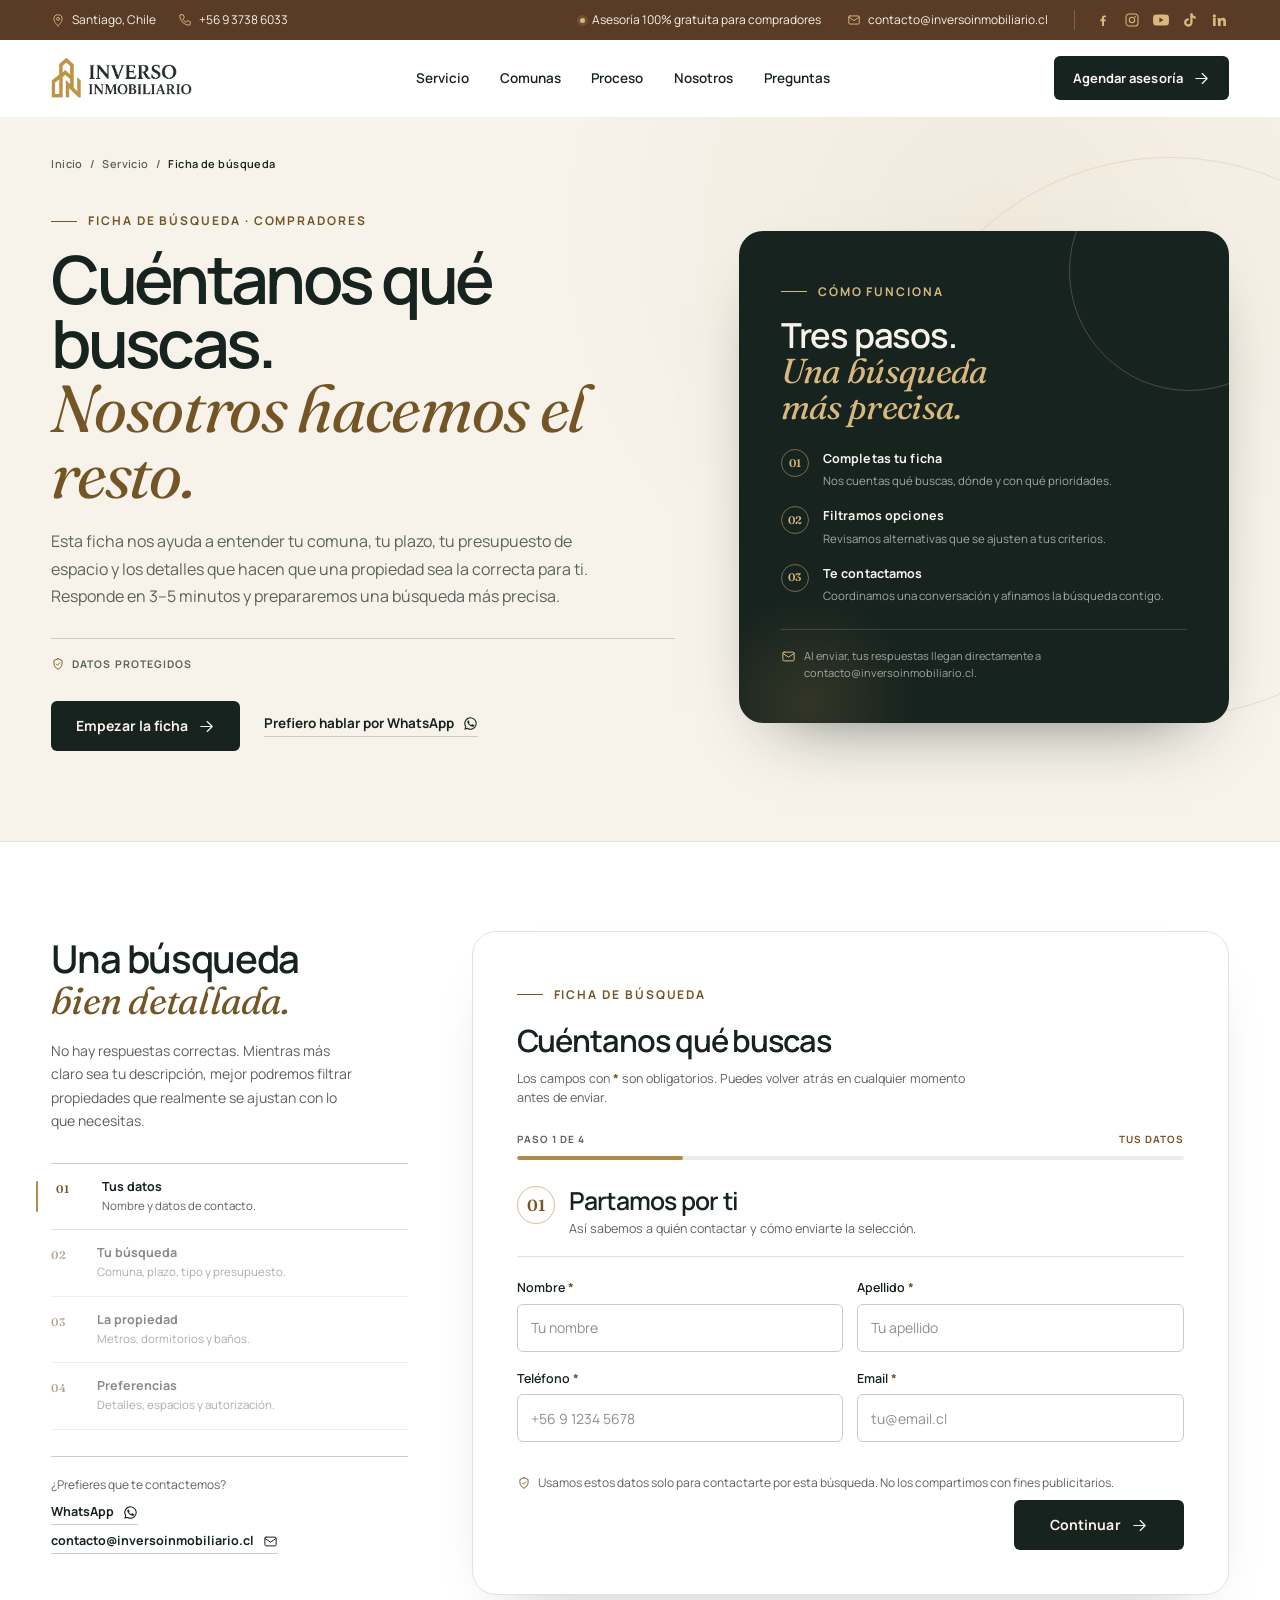
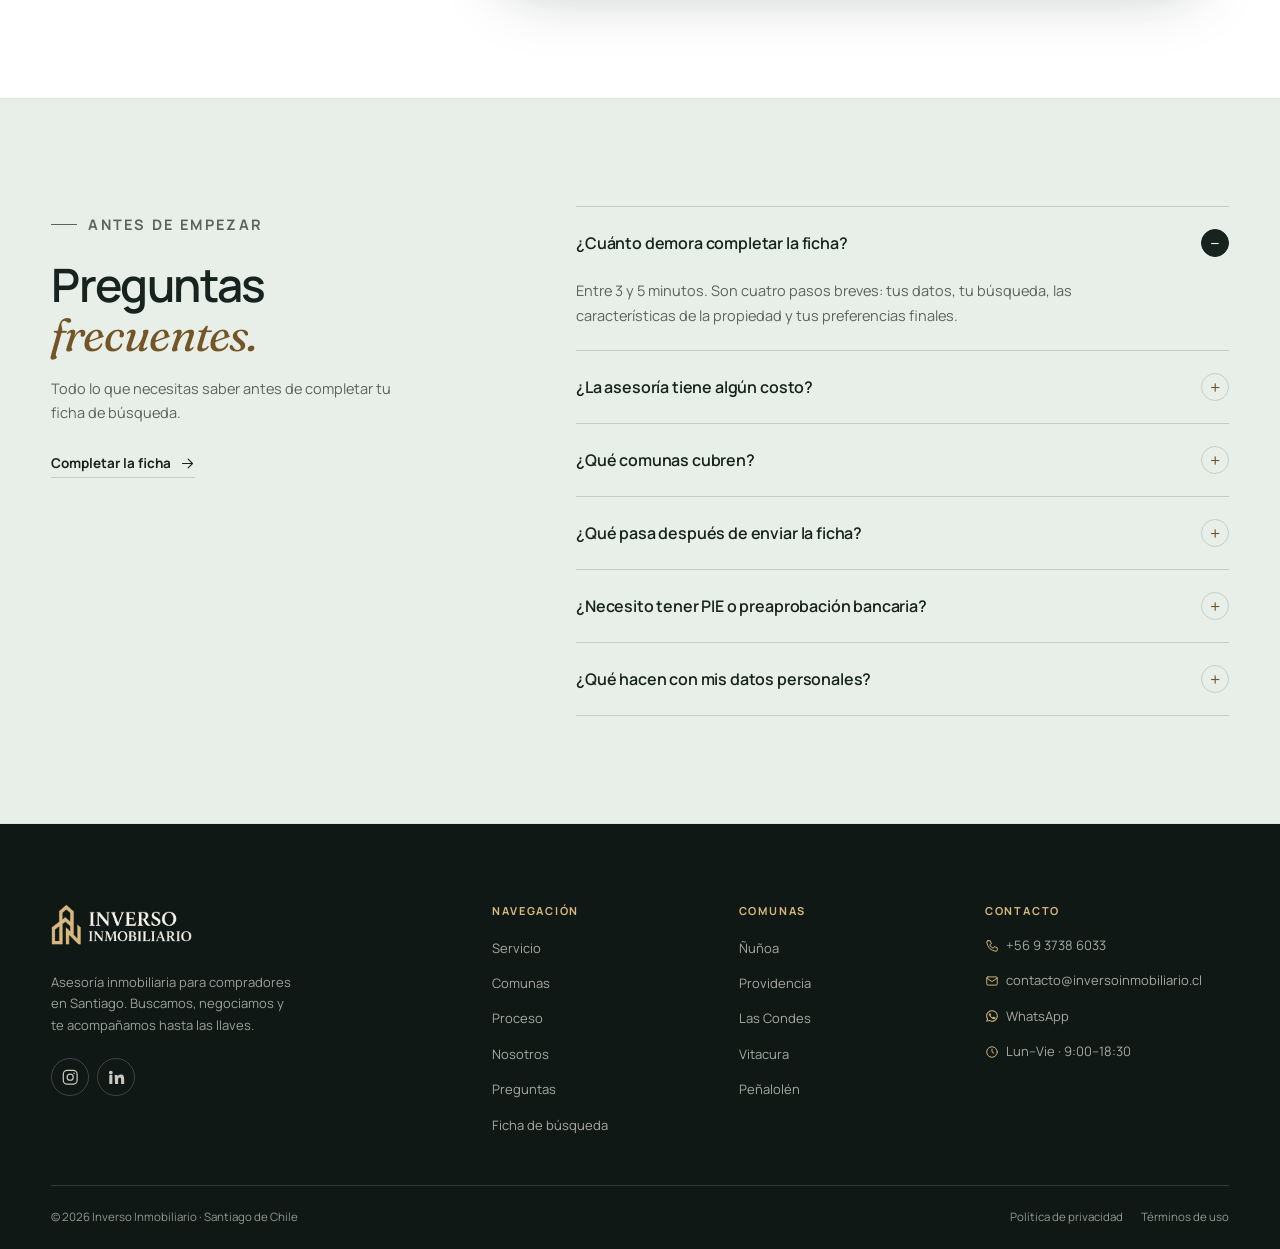
==== commit cfbe7aca: "Ajustes generales de textos" ====
--- a/encuesta.html
+++ b/encuesta.html
@@ -7,41 +7,41 @@
 <title>Ficha de búsqueda de propiedad en Santiago | Inverso Inmobiliario</title>
 <meta name="description" content="Completa la ficha de búsqueda de Inverso Inmobiliario: comuna, presupuesto en UF, plazo y preferencias. Asesoría gratuita y respuesta en 24 horas.">
 <meta name="robots" content="index,follow">
-<link rel="canonical" href="https://inversoinmobiliario.cl/encuesta.html">
+<link rel="canonical" href="https://web.inversoinmobiliario.cl/encuesta">
 <meta property="og:type" content="website">
 <meta property="og:locale" content="es_CL">
 <meta property="og:site_name" content="Inverso Inmobiliario">
 <meta property="og:title" content="Ficha de búsqueda de propiedad | Inverso Inmobiliario">
 <meta property="og:description" content="Cuéntanos qué buscas en 3–5 minutos: comuna, presupuesto en UF, plazo y preferencias para preparar una búsqueda más precisa.">
-<meta property="og:image" content="https://inversoinmobiliario.cl/assets/buscamos-tu-propiedad-por-ti.png">
+<meta property="og:image" content="https://web.inversoinmobiliario.cl/assets/buscamos-tu-propiedad-por-ti.png">
 <meta property="og:image:alt" content="Asesoría inmobiliaria para compradores en Santiago">
-<meta property="og:url" content="https://inversoinmobiliario.cl/encuesta.html">
+<meta property="og:url" content="https://web.inversoinmobiliario.cl/encuesta">
 <meta name="twitter:card" content="summary_large_image">
 <meta name="twitter:title" content="Ficha de búsqueda de propiedad | Inverso Inmobiliario">
 <meta name="twitter:description" content="Completa tu ficha de búsqueda y cuéntanos qué propiedad buscas en Santiago.">
-<meta name="twitter:image" content="https://inversoinmobiliario.cl/assets/buscamos-tu-propiedad-por-ti.png">
+<meta name="twitter:image" content="https://web.inversoinmobiliario.cl/assets/buscamos-tu-propiedad-por-ti.png">
 <meta name="twitter:image:alt" content="Asesoría inmobiliaria para compradores en Santiago">
 <link rel="icon" href="data:image/svg+xml,%3Csvg xmlns='http://www.w3.org/2000/svg' viewBox='0 0 64 64'%3E%3Crect width='64' height='64' rx='14' fill='%2317231F'/%3E%3Cpath d='M13 50V29l10-12 10 12v21M33 50V35l9-11 9 11v15M10 52h44' fill='none' stroke='%23B08A4C' stroke-width='3'/%3E%3C/svg%3E">
 <link rel="preconnect" href="https://fonts.googleapis.com">
 <link rel="preconnect" href="https://fonts.gstatic.com" crossorigin>
 <link href="https://fonts.googleapis.com/css2?family=Fraunces:ital,opsz,wght@0,9..144,300..600;1,9..144,300..600&family=Manrope:wght@300..800&display=swap" rel="stylesheet">
-<link rel="stylesheet" href="styles.css">
-<link rel="stylesheet" href="encuesta.css">
+<link rel="stylesheet" href="/styles.css">
+<link rel="stylesheet" href="/encuesta.css">
 <script type="application/ld+json">
 {
   "@context": "https://schema.org",
   "@graph": [
     {
       "@type": "WebPage",
-      "@id": "https://inversoinmobiliario.cl/encuesta.html#webpage",
-      "url": "https://inversoinmobiliario.cl/encuesta.html",
+      "@id": "https://web.inversoinmobiliario.cl/encuesta#webpage",
+      "url": "https://web.inversoinmobiliario.cl/encuesta",
       "name": "Ficha de búsqueda de propiedad en Santiago",
       "description": "Cuestionario para que Inverso Inmobiliario prepare una búsqueda de propiedad personalizada en Santiago.",
       "inLanguage": "es-CL",
       "isPartOf": {
         "@type": "WebSite",
         "name": "Inverso Inmobiliario",
-        "url": "https://inversoinmobiliario.cl/"
+        "url": "https://web.inversoinmobiliario.cl/"
       },
       "about": {
         "@type": "Service",
@@ -50,7 +50,7 @@
         "provider": {
           "@type": "RealEstateAgent",
           "name": "Inverso Inmobiliario",
-          "url": "https://inversoinmobiliario.cl/",
+          "url": "https://web.inversoinmobiliario.cl/",
           "telephone": "+56937386033",
           "email": "contacto@inversoinmobiliario.cl"
         },
@@ -64,19 +64,19 @@
           "@type": "ListItem",
           "position": 1,
           "name": "Inicio",
-          "item": "https://inversoinmobiliario.cl/"
+          "item": "https://web.inversoinmobiliario.cl/"
         },
         {
           "@type": "ListItem",
           "position": 2,
           "name": "Servicio",
-          "item": "https://inversoinmobiliario.cl/#servicio"
+          "item": "https://web.inversoinmobiliario.cl/#servicio"
         },
         {
           "@type": "ListItem",
           "position": 3,
           "name": "Ficha de búsqueda",
-          "item": "https://inversoinmobiliario.cl/encuesta.html"
+          "item": "https://web.inversoinmobiliario.cl/encuesta"
         }
       ]
     },
@@ -138,16 +138,16 @@
 </script>
 </head>
 <body class="encuesta-page">
-<div data-include="partials/header.html"></div>
+<div data-include="/partials/header.html"></div>
 
 <main id="contenido">
   <!-- HERO -->
   <section class="encuesta-hero" id="inicio" aria-labelledby="encuesta-title">
     <div class="container">
       <nav class="encuesta-breadcrumb" aria-label="Migas de pan">
-        <a href="index.html">Inicio</a>
+        <a href="/">Inicio</a>
         <span aria-hidden="true">/</span>
-        <a href="index.html#servicio">Servicio</a>
+        <a href="/#servicio">Servicio</a>
         <span aria-hidden="true">/</span>
         <span aria-current="page">Ficha de búsqueda</span>
       </nav>
@@ -156,10 +156,9 @@
         <div class="encuesta-hero__copy">
           <p class="eyebrow">Ficha de búsqueda · Compradores</p>
           <h1 id="encuesta-title">Cuéntanos qué buscas.<br><em>Nosotros hacemos el resto.</em></h1>
-          <p class="encuesta-hero__lead">Esta ficha nos ayuda a entender tu comuna, tu plazo, tu presupuesto de espacio y los detalles que hacen que una propiedad sea la correcta para ti. Responde en 3–5 minutos y prepararemos una búsqueda más precisa, sin costo y sin compromiso.</p>
+          <p class="encuesta-hero__lead">Esta ficha nos ayuda a entender tu comuna, tu plazo, tu presupuesto de espacio y los detalles que hacen que una propiedad sea la correcta para ti. Responde en 3–5 minutos y prepararemos una búsqueda más precisa.</p>
           <ul class="encuesta-hero__meta" aria-label="Información de la ficha">
             <li><svg class="icon" aria-hidden="true"><use href="#i-shield"/></svg>Datos protegidos</li>
-            <li><svg class="icon" aria-hidden="true"><use href="#i-check"/></svg>Sin costo ni compromiso</li>
           </ul>
           <div class="encuesta-hero__actions">
             <a class="btn btn--primary" href="#ficha">Empezar la ficha <svg class="icon" aria-hidden="true"><use href="#i-arrow"/></svg></a>
@@ -255,7 +254,7 @@
           <input type="hidden" name="_template" value="table">
           <input type="hidden" name="_captcha" value="false">
           <input type="hidden" name="_replyto" id="surveyReplyTo" value="">
-          <input type="hidden" name="_next" id="surveyNext" value="https://inversoinmobiliario.cl/encuesta.html?enviado=1">
+          <input type="hidden" name="_next" id="surveyNext" value="https://web.inversoinmobiliario.cl/encuesta?enviado=1">
           <div class="encuesta-honey" aria-hidden="true">
             <label for="surveyHoney">No completar este campo</label>
             <input type="text" name="_honey" id="surveyHoney" tabindex="-1" autocomplete="off">
@@ -569,7 +568,7 @@
               <input type="checkbox" id="consent" name="consent" value="Sí" required aria-describedby="error-consent" data-error="Necesitamos tu autorización para contactarte.">
               <div>
                 <label for="consent">Autorizo a Inverso Inmobiliario a contactarme por esta búsqueda. <span class="required-mark">*</span></label>
-                <p class="consent-note">He leído la <a href="legal.html#privacidad" target="_blank" rel="noopener">política de privacidad</a> y acepto el tratamiento de mis datos para esta asesoría.</p>
+                <p class="consent-note">He leído la <a href="/legal#privacidad" target="_blank" rel="noopener">política de privacidad</a> y acepto el tratamiento de mis datos para esta asesoría.</p>
                 <p class="field-error" id="error-consent" role="alert" hidden>Necesitamos tu autorización para contactarte.</p>
               </div>
             </div>
@@ -631,7 +630,9 @@
         </details>
         <details class="faq__item">
           <summary>¿La asesoría tiene algún costo?</summary>
-          <p>La asesoría inicial para compradores es gratuita y sin compromiso. Primero entendemos tu búsqueda y luego coordinamos una conversación para revisar alternativas.</p>
+          <p>La asesoría inicial para compradores es gratuita y sin compromiso. Primero entendemos tu búsqueda y luego coordinamos una conversación para revisar explicar nuestro método de trabajo y la comisión preferencial por corretaje de 
+            encontrar y llevar a cabo la compra de tu propiedad. Antes de ello no te cobraremos nada.
+          </p>
         </details>
         <details class="faq__item">
           <summary>¿Qué comunas cubren?</summary>
@@ -647,17 +648,17 @@
         </details>
         <details class="faq__item">
           <summary>¿Qué hacen con mis datos personales?</summary>
-          <p>Usamos tus datos solo para contactarte y preparar tu búsqueda inmobiliaria. No los vendemos ni los compartimos para fines publicitarios. Puedes revisar nuestra <a href="legal.html#privacidad">política de privacidad</a>.</p>
+          <p>Usamos tus datos solo para contactarte y preparar tu búsqueda inmobiliaria. No los vendemos ni los compartimos para fines publicitarios. Puedes revisar nuestra <a href="/legal#privacidad">política de privacidad</a>.</p>
         </details>
       </div>
     </div>
   </section>
 </main>
 
-<div data-include="partials/footer.html"></div>
-
-<script src="partials.js"></script>
-<script src="script.js"></script>
-<script src="encuesta.js"></script>
+<div data-include="/partials/footer.html"></div>
+
+<script src="/partials.js"></script>
+<script src="/script.js"></script>
+<script src="/encuesta.js"></script>
 </body>
 </html>
